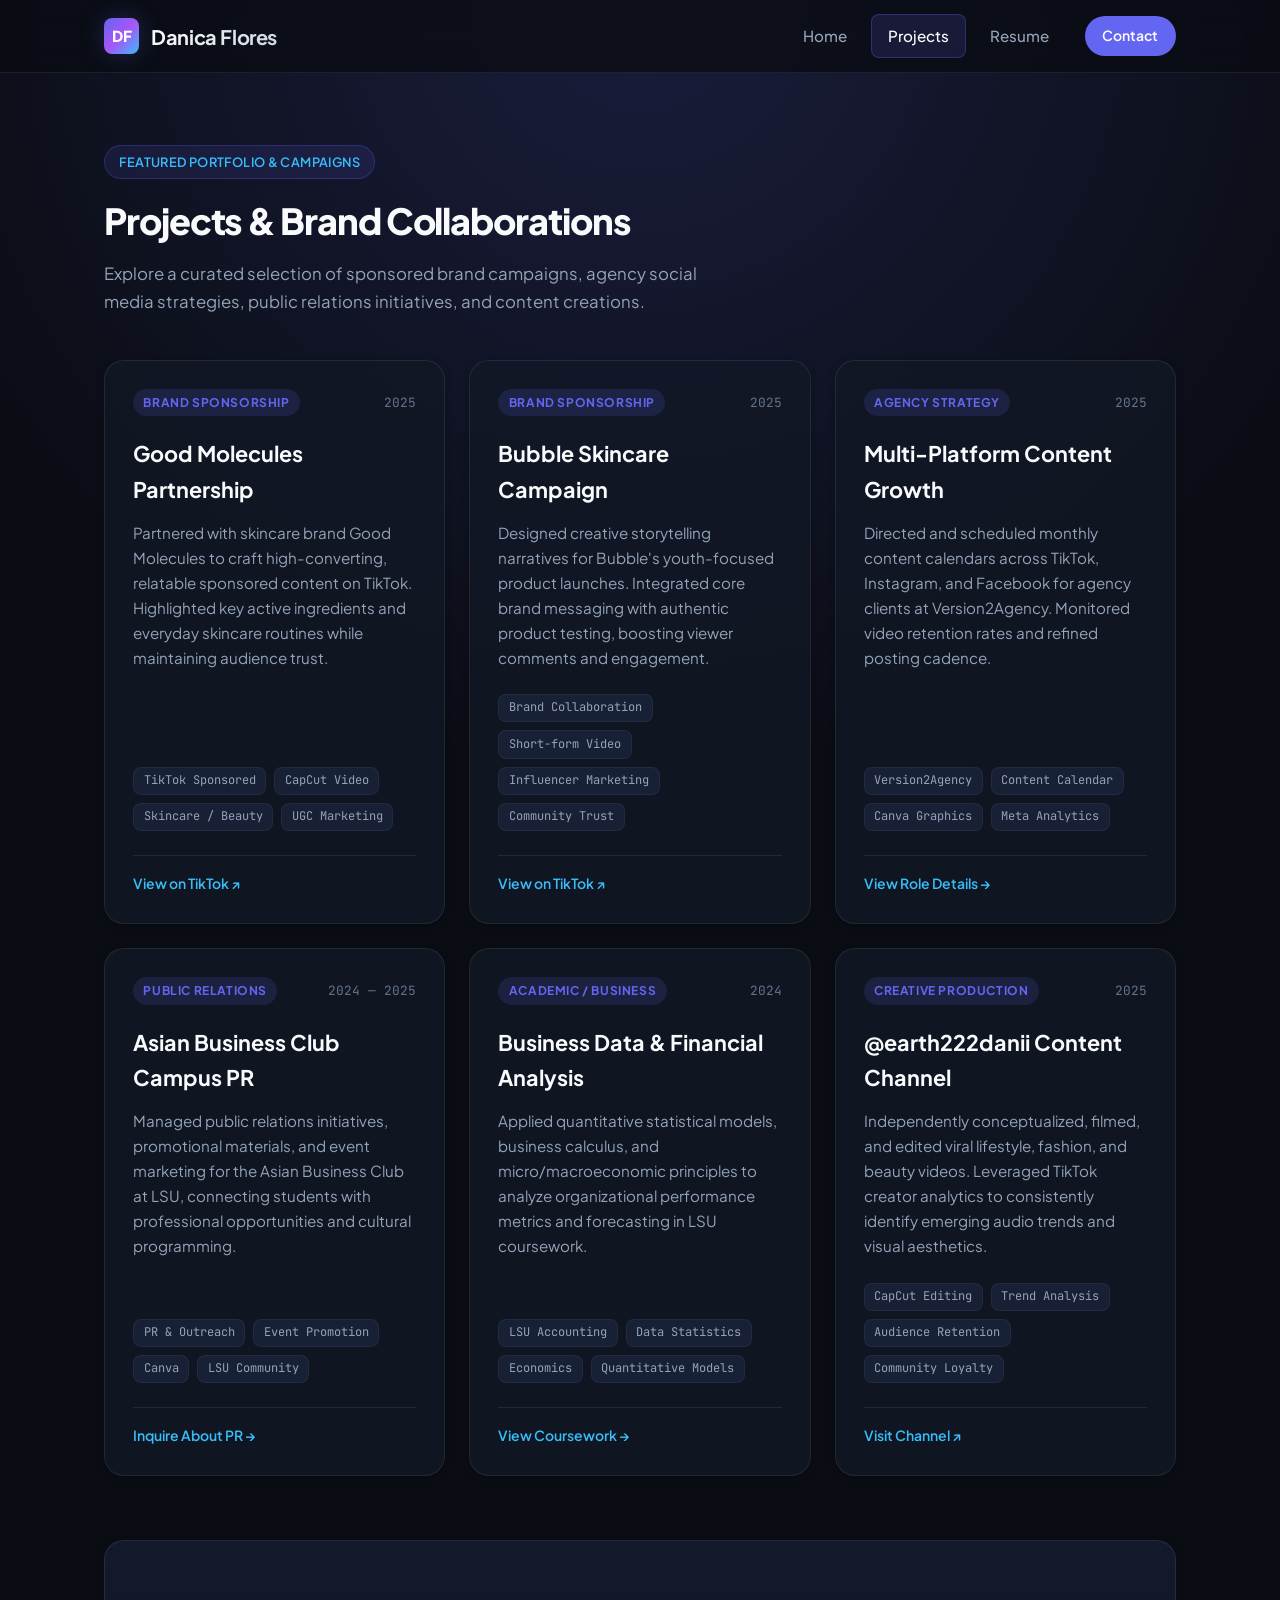
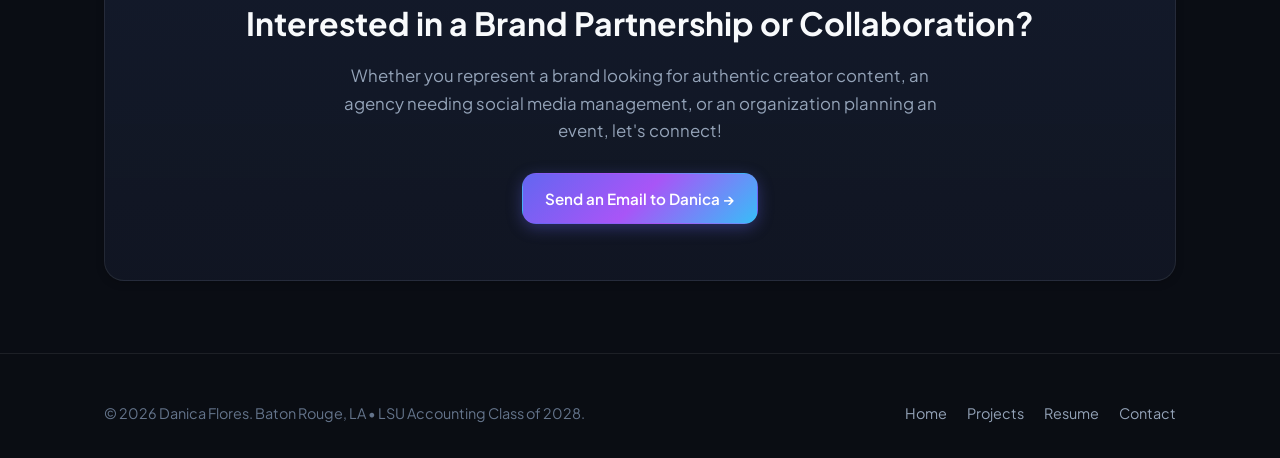
==== project.html @ a519a8e5 "Initnial website build" ====
<!DOCTYPE html>
<html lang="en">
<head>
  <meta charset="UTF-8">
  <meta name="viewport" content="width=device-width, initial-scale=1.0">
  <meta name="description" content="Projects, campaigns, and portfolio of Danica Flores - Social Media Strategy, Brand Sponsorships, and Content Creation.">
  <meta name="author" content="Danica Flores">
  <title>Projects & Campaigns | Danica Flores</title>
  
  <link rel="preconnect" href="https://fonts.googleapis.com">
  <link rel="preconnect" href="https://fonts.gstatic.com" crossorigin>
  <link href="https://fonts.googleapis.com/css2?family=JetBrains+Mono:wght@400;500&family=Plus+Jakarta+Sans:wght@300;400;500;600;700;800&display=swap" rel="stylesheet">
  <link rel="stylesheet" href="styles.css">
</head>
<body>
  <!-- Navigation Header -->
  <header class="site-header" id="header">
    <div class="container nav-container">
      <a href="index.html" class="brand-logo" id="brand-link" aria-label="Home">
        <span class="brand-badge">DF</span>
        <span class="brand-text">Danica Flores</span>
      </a>
      <nav class="nav-links" id="main-nav" aria-label="Main Navigation">
        <a href="index.html" class="nav-link" id="nav-home">Home</a>
        <a href="project.html" class="nav-link active" id="nav-projects">Projects</a>
        <a href="resume.html" class="nav-link" id="nav-resume">Resume</a>
        <a href="mailto:danicaflores1128@gmail.com" class="nav-cta" id="nav-contact">Contact</a>
      </nav>
    </div>
  </header>

  <!-- Main Content -->
  <main id="main-content">
    <section class="section" id="projects-showcase">
      <div class="container">
        <!-- Header -->
        <div class="section-header">
          <div class="pill-badge" style="margin-bottom: 0.75rem;">
            <span>Featured Portfolio & Campaigns</span>
          </div>
          <h1 class="section-title">Projects & Brand Collaborations</h1>
          <p class="section-desc">
            Explore a curated selection of sponsored brand campaigns, agency social media strategies, public relations initiatives, and content creations.
          </p>
        </div>

        <!-- Projects Grid -->
        <div class="grid grid-3" id="portfolio-grid">
          <!-- Project 1: Good Molecules -->
          <article class="card project-card" id="project-card-good-molecules">
            <div class="project-badge-bar">
              <span class="project-category">Brand Sponsorship</span>
              <span class="project-year">2025</span>
            </div>
            <h2 class="project-title">Good Molecules Partnership</h2>
            <p class="project-desc">
              Partnered with skincare brand Good Molecules to craft high-converting, relatable sponsored content on TikTok. Highlighted key active ingredients and everyday skincare routines while maintaining audience trust.
            </p>
            <div class="project-tags">
              <span class="tag">TikTok Sponsored</span>
              <span class="tag">CapCut Video</span>
              <span class="tag">Skincare / Beauty</span>
              <span class="tag">UGC Marketing</span>
            </div>
            <div class="project-links">
              <a href="https://tiktok.com/@earth222danii" target="_blank" rel="noopener noreferrer" class="project-link-item">View on TikTok &nearr;</a>
            </div>
          </article>

          <!-- Project 2: Bubble Skincare -->
          <article class="card project-card" id="project-card-bubble">
            <div class="project-badge-bar">
              <span class="project-category">Brand Sponsorship</span>
              <span class="project-year">2025</span>
            </div>
            <h2 class="project-title">Bubble Skincare Campaign</h2>
            <p class="project-desc">
              Designed creative storytelling narratives for Bubble's youth-focused product launches. Integrated core brand messaging with authentic product testing, boosting viewer comments and engagement.
            </p>
            <div class="project-tags">
              <span class="tag">Brand Collaboration</span>
              <span class="tag">Short-form Video</span>
              <span class="tag">Influencer Marketing</span>
              <span class="tag">Community Trust</span>
            </div>
            <div class="project-links">
              <a href="https://tiktok.com/@earth222danii" target="_blank" rel="noopener noreferrer" class="project-link-item">View on TikTok &nearr;</a>
            </div>
          </article>

          <!-- Project 3: Version2Agency -->
          <article class="card project-card" id="project-card-version2agency">
            <div class="project-badge-bar">
              <span class="project-category">Agency Strategy</span>
              <span class="project-year">2025</span>
            </div>
            <h2 class="project-title">Multi-Platform Content Growth</h2>
            <p class="project-desc">
              Directed and scheduled monthly content calendars across TikTok, Instagram, and Facebook for agency clients at Version2Agency. Monitored video retention rates and refined posting cadence.
            </p>
            <div class="project-tags">
              <span class="tag">Version2Agency</span>
              <span class="tag">Content Calendar</span>
              <span class="tag">Canva Graphics</span>
              <span class="tag">Meta Analytics</span>
            </div>
            <div class="project-links">
              <a href="resume.html" class="project-link-item">View Role Details &rarr;</a>
            </div>
          </article>

          <!-- Project 4: Asian Business Club PR -->
          <article class="card project-card" id="project-card-asian-biz-club">
            <div class="project-badge-bar">
              <span class="project-category">Public Relations</span>
              <span class="project-year">2024 &mdash; 2025</span>
            </div>
            <h2 class="project-title">Asian Business Club Campus PR</h2>
            <p class="project-desc">
              Managed public relations initiatives, promotional materials, and event marketing for the Asian Business Club at LSU, connecting students with professional opportunities and cultural programming.
            </p>
            <div class="project-tags">
              <span class="tag">PR & Outreach</span>
              <span class="tag">Event Promotion</span>
              <span class="tag">Canva</span>
              <span class="tag">LSU Community</span>
            </div>
            <div class="project-links">
              <a href="mailto:danicaflores1128@gmail.com" class="project-link-item">Inquire About PR &rarr;</a>
            </div>
          </article>

          <!-- Project 5: Information Systems & Data Statistics -->
          <article class="card project-card" id="project-card-data-stats">
            <div class="project-badge-bar">
              <span class="project-category">Academic / Business</span>
              <span class="project-year">2024</span>
            </div>
            <h2 class="project-title">Business Data & Financial Analysis</h2>
            <p class="project-desc">
              Applied quantitative statistical models, business calculus, and micro/macroeconomic principles to analyze organizational performance metrics and forecasting in LSU coursework.
            </p>
            <div class="project-tags">
              <span class="tag">LSU Accounting</span>
              <span class="tag">Data Statistics</span>
              <span class="tag">Economics</span>
              <span class="tag">Quantitative Models</span>
            </div>
            <div class="project-links">
              <a href="resume.html" class="project-link-item">View Coursework &rarr;</a>
            </div>
          </article>

          <!-- Project 6: TikTok Lifestyle Channel -->
          <article class="card project-card" id="project-card-tiktok-channel">
            <div class="project-badge-bar">
              <span class="project-category">Creative Production</span>
              <span class="project-year">2025</span>
            </div>
            <h2 class="project-title">@earth222danii Content Channel</h2>
            <p class="project-desc">
              Independently conceptualized, filmed, and edited viral lifestyle, fashion, and beauty videos. Leveraged TikTok creator analytics to consistently identify emerging audio trends and visual aesthetics.
            </p>
            <div class="project-tags">
              <span class="tag">CapCut Editing</span>
              <span class="tag">Trend Analysis</span>
              <span class="tag">Audience Retention</span>
              <span class="tag">Community Loyalty</span>
            </div>
            <div class="project-links">
              <a href="https://tiktok.com/@earth222danii" target="_blank" rel="noopener noreferrer" class="project-link-item">Visit Channel &nearr;</a>
            </div>
          </article>
        </div>

        <!-- Project CTA / Inquiry -->
        <div class="card" style="margin-top: 4rem; text-align: center; padding: 3.5rem 2rem; background: linear-gradient(180deg, rgba(24, 32, 53, 0.7) 0%, rgba(18, 24, 38, 0.8) 100%);">
          <h2 style="font-size: 2rem; font-weight: 700; margin-bottom: 0.75rem;">Interested in a Brand Partnership or Collaboration?</h2>
          <p style="color: var(--text-secondary); max-width: 600px; margin: 0 auto 1.75rem; font-size: 1.05rem;">
            Whether you represent a brand looking for authentic creator content, an agency needing social media management, or an organization planning an event, let's connect!
          </p>
          <a href="mailto:danicaflores1128@gmail.com?subject=Collaboration%20Inquiry%20-%20Danica%20Flores" class="btn btn-primary">
            Send an Email to Danica &rarr;
          </a>
        </div>
      </div>
    </section>
  </main>

  <!-- Footer -->
  <footer class="site-footer" id="footer">
    <div class="container footer-content">
      <p class="footer-text">&copy; 2026 Danica Flores. Baton Rouge, LA &bull; LSU Accounting Class of 2028.</p>
      <div class="footer-links">
        <a href="index.html">Home</a>
        <a href="project.html">Projects</a>
        <a href="resume.html">Resume</a>
        <a href="mailto:danicaflores1128@gmail.com">Contact</a>
      </div>
    </div>
  </footer>
</body>
</html>
---- styles.css ----
/* ==========================================================================
   Danica Flores - Personal Portfolio Stylesheet
   Modern, Sleek, Glassmorphic & Responsive Design System
   ========================================================================== */

@import url('https://fonts.googleapis.com/css2?family=Plus+Jakarta+Sans:wght@300;400;500;600;700;800&family=JetBrains+Mono:wght@400;500&display=swap');

/* --- CSS Variables & Design Tokens --- */
:root {
  --bg-primary: #0a0d14;
  --bg-secondary: #111625;
  --bg-tertiary: #182035;
  --card-bg: rgba(18, 24, 38, 0.75);
  --card-border: rgba(255, 255, 255, 0.08);
  --card-border-hover: rgba(99, 102, 241, 0.35);
  
  --text-main: #f8fafc;
  --text-secondary: #94a3b8;
  --text-muted: #64748b;
  
  --primary: #6366f1;
  --primary-hover: #4f46e5;
  --primary-light: rgba(99, 102, 241, 0.15);
  --secondary: #a855f7;
  --accent: #38bdf8;
  --accent-glow: rgba(56, 189, 248, 0.25);
  
  --gradient-brand: linear-gradient(135deg, #6366f1 0%, #a855f7 50%, #38bdf8 100%);
  --gradient-text: linear-gradient(135deg, #ffffff 30%, #94a3b8 100%);
  --gradient-glow: radial-gradient(circle at 50% 0%, rgba(99, 102, 241, 0.18) 0%, transparent 70%);
  
  --radius-sm: 8px;
  --radius-md: 14px;
  --radius-lg: 20px;
  --radius-full: 9999px;
  
  --shadow-sm: 0 2px 8px rgba(0, 0, 0, 0.2);
  --shadow-md: 0 8px 24px -4px rgba(0, 0, 0, 0.35);
  --shadow-lg: 0 16px 40px -8px rgba(0, 0, 0, 0.5);
  --shadow-glow: 0 0 25px rgba(99, 102, 241, 0.25);
  
  --font-main: 'Plus Jakarta Sans', -apple-system, BlinkMacSystemFont, 'Segoe UI', Roboto, sans-serif;
  --font-mono: 'JetBrains Mono', monospace;
  --transition: all 0.28s cubic-bezier(0.16, 1, 0.3, 1);
}

/* --- Base & Reset --- */
*, *::before, *::after {
  box-sizing: border-box;
  margin: 0;
  padding: 0;
}

html {
  scroll-behavior: smooth;
  font-size: 16px;
  color-scheme: dark;
}

body {
  font-family: var(--font-main);
  background-color: var(--bg-primary);
  color: var(--text-main);
  line-height: 1.65;
  background-image: var(--gradient-glow);
  background-attachment: fixed;
  min-height: 100vh;
  display: flex;
  flex-direction: column;
  -webkit-font-smoothing: antialiased;
  -moz-osx-font-smoothing: grayscale;
}

a {
  color: inherit;
  text-decoration: none;
  transition: var(--transition);
}

ul, ol {
  list-style: none;
}

img {
  max-width: 100%;
  display: block;
}

/* --- Layout Container --- */
.container {
  width: 100%;
  max-width: 1120px;
  margin: 0 auto;
  padding: 0 1.5rem;
}

/* --- Navigation Header --- */
.site-header {
  position: sticky;
  top: 0;
  z-index: 100;
  background: rgba(10, 13, 20, 0.82);
  backdrop-filter: blur(14px);
  -webkit-backdrop-filter: blur(14px);
  border-bottom: 1px solid var(--card-border);
  transition: var(--transition);
}

.nav-container {
  display: flex;
  justify-content: space-between;
  align-items: center;
  height: 4.5rem;
}

.brand-logo {
  display: flex;
  align-items: center;
  gap: 0.75rem;
  font-weight: 700;
  font-size: 1.25rem;
  letter-spacing: -0.02em;
}

.brand-badge {
  display: inline-flex;
  align-items: center;
  justify-content: center;
  width: 2.2rem;
  height: 2.2rem;
  border-radius: var(--radius-sm);
  background: var(--gradient-brand);
  color: #fff;
  font-weight: 800;
  font-size: 0.95rem;
  box-shadow: var(--shadow-glow);
}

.brand-text {
  background: linear-gradient(135deg, #fff 0%, #cbd5e1 100%);
  -webkit-background-clip: text;
  -webkit-text-fill-color: transparent;
}

.nav-links {
  display: flex;
  align-items: center;
  gap: 0.5rem;
}

.nav-link {
  padding: 0.55rem 1rem;
  border-radius: var(--radius-sm);
  font-weight: 500;
  font-size: 0.95rem;
  color: var(--text-secondary);
  position: relative;
  transition: var(--transition);
}

.nav-link:hover {
  color: var(--text-main);
  background: rgba(255, 255, 255, 0.05);
}

.nav-link.active {
  color: #fff;
  background: var(--primary-light);
  border: 1px solid rgba(99, 102, 241, 0.3);
}

.nav-cta {
  display: inline-flex;
  align-items: center;
  padding: 0.5rem 1.1rem;
  font-size: 0.875rem;
  font-weight: 600;
  border-radius: var(--radius-full);
  background: var(--primary);
  color: #fff;
  margin-left: 0.75rem;
  transition: var(--transition);
}

.nav-cta:hover {
  background: var(--primary-hover);
  transform: translateY(-1px);
  box-shadow: var(--shadow-glow);
}

/* --- Buttons & UI Elements --- */
.btn {
  display: inline-flex;
  align-items: center;
  justify-content: center;
  gap: 0.5rem;
  padding: 0.75rem 1.4rem;
  font-size: 0.95rem;
  font-weight: 600;
  border-radius: var(--radius-md);
  border: 1px solid transparent;
  cursor: pointer;
  transition: var(--transition);
  text-align: center;
}

.btn-primary {
  background: var(--gradient-brand);
  color: #ffffff;
  box-shadow: 0 4px 15px rgba(99, 102, 241, 0.35);
}

.btn-primary:hover {
  transform: translateY(-2px);
  box-shadow: 0 8px 25px rgba(99, 102, 241, 0.45);
}

.btn-secondary {
  background: var(--bg-tertiary);
  color: var(--text-main);
  border-color: var(--card-border);
}

.btn-secondary:hover {
  background: rgba(255, 255, 255, 0.1);
  border-color: rgba(255, 255, 255, 0.2);
  transform: translateY(-2px);
}

.btn-outline {
  background: transparent;
  color: var(--text-main);
  border-color: var(--card-border);
}

.btn-outline:hover {
  border-color: var(--primary);
  background: var(--primary-light);
  color: #fff;
}

.pill-badge {
  display: inline-flex;
  align-items: center;
  gap: 0.5rem;
  padding: 0.35rem 0.9rem;
  border-radius: var(--radius-full);
  font-size: 0.8rem;
  font-weight: 600;
  background: rgba(99, 102, 241, 0.12);
  border: 1px solid rgba(99, 102, 241, 0.25);
  color: var(--accent);
  letter-spacing: 0.03em;
  text-transform: uppercase;
}

.pill-indicator {
  width: 7px;
  height: 7px;
  border-radius: 50%;
  background-color: #10b981;
  box-shadow: 0 0 8px #10b981;
}

/* --- Section Formatting --- */
.section {
  padding: 4.5rem 0;
}

.section-header {
  margin-bottom: 2.75rem;
}

.section-eyebrow {
  font-size: 0.85rem;
  font-weight: 700;
  text-transform: uppercase;
  letter-spacing: 0.08em;
  color: var(--accent);
  margin-bottom: 0.5rem;
}

.section-title {
  font-size: 2.25rem;
  font-weight: 800;
  letter-spacing: -0.03em;
  color: var(--text-main);
}

.section-desc {
  margin-top: 0.6rem;
  color: var(--text-secondary);
  font-size: 1.05rem;
  max-width: 620px;
}

/* --- Hero Section --- */
.hero {
  padding: 5.5rem 0 3.5rem;
  display: flex;
  flex-direction: column;
  gap: 1.5rem;
}

.hero-content {
  max-width: 780px;
}

.hero-title {
  font-size: clamp(2.5rem, 5vw, 4rem);
  font-weight: 800;
  line-height: 1.15;
  letter-spacing: -0.035em;
  margin: 1.25rem 0 1rem;
}

.gradient-text {
  background: var(--gradient-brand);
  -webkit-background-clip: text;
  -webkit-text-fill-color: transparent;
}

.hero-subtitle {
  font-size: 1.25rem;
  color: var(--text-secondary);
  line-height: 1.6;
  max-width: 650px;
  margin-bottom: 2rem;
}

.hero-actions {
  display: flex;
  flex-wrap: wrap;
  gap: 1rem;
}

/* --- Grid Systems & Cards --- */
.grid {
  display: grid;
  gap: 1.5rem;
}

.grid-3 {
  grid-template-columns: repeat(auto-fit, minmax(320px, 1fr));
}

.grid-2 {
  grid-template-columns: repeat(auto-fit, minmax(360px, 1fr));
}

.card {
  background: var(--card-bg);
  border: 1px solid var(--card-border);
  border-radius: var(--radius-lg);
  padding: 1.75rem;
  box-shadow: var(--shadow-sm);
  transition: var(--transition);
  position: relative;
  overflow: hidden;
}

.card:hover {
  border-color: var(--card-border-hover);
  transform: translateY(-4px);
  box-shadow: var(--shadow-md);
}

/* --- Project Cards (project.html & index.html) --- */
.project-card {
  display: flex;
  flex-direction: column;
  height: 100%;
}

.project-badge-bar {
  display: flex;
  justify-content: space-between;
  align-items: center;
  margin-bottom: 1.25rem;
}

.project-category {
  font-size: 0.75rem;
  font-weight: 700;
  text-transform: uppercase;
  letter-spacing: 0.05em;
  color: var(--primary);
  background: var(--primary-light);
  padding: 0.25rem 0.65rem;
  border-radius: var(--radius-full);
}

.project-year {
  font-family: var(--font-mono);
  font-size: 0.8rem;
  color: var(--text-muted);
}

.project-title {
  font-size: 1.35rem;
  font-weight: 700;
  margin-bottom: 0.75rem;
  color: var(--text-main);
}

.project-desc {
  color: var(--text-secondary);
  font-size: 0.95rem;
  margin-bottom: 1.5rem;
  flex-grow: 1;
}

.project-tags {
  display: flex;
  flex-wrap: wrap;
  gap: 0.5rem;
  margin-bottom: 1.5rem;
}

.tag {
  font-family: var(--font-mono);
  font-size: 0.75rem;
  padding: 0.2rem 0.6rem;
  background: var(--bg-tertiary);
  border-radius: var(--radius-sm);
  color: var(--text-secondary);
  border: 1px solid rgba(255, 255, 255, 0.05);
}

.project-links {
  display: flex;
  align-items: center;
  gap: 1rem;
  padding-top: 1rem;
  border-top: 1px solid var(--card-border);
}

.project-link-item {
  font-size: 0.875rem;
  font-weight: 600;
  color: var(--accent);
  display: inline-flex;
  align-items: center;
  gap: 0.35rem;
}

.project-link-item:hover {
  text-decoration: underline;
  color: #fff;
}

/* --- Resume & Timeline Styles (resume.html) --- */
.timeline-section {
  position: relative;
  padding-left: 2rem;
  border-left: 2px solid rgba(99, 102, 241, 0.25);
  display: flex;
  flex-direction: column;
  gap: 2.25rem;
  margin-top: 1.5rem;
}

.timeline-item {
  position: relative;
}

.timeline-dot {
  position: absolute;
  left: -2.45rem;
  top: 0.3rem;
  width: 14px;
  height: 14px;
  border-radius: 50%;
  background: var(--bg-primary);
  border: 3px solid var(--primary);
  box-shadow: 0 0 10px rgba(99, 102, 241, 0.6);
}

.timeline-header {
  display: flex;
  justify-content: space-between;
  align-items: baseline;
  flex-wrap: wrap;
  gap: 0.5rem;
  margin-bottom: 0.35rem;
}

.timeline-role {
  font-size: 1.15rem;
  font-weight: 700;
  color: var(--text-main);
}

.timeline-period {
  font-family: var(--font-mono);
  font-size: 0.85rem;
  color: var(--accent);
  background: rgba(56, 189, 248, 0.1);
  padding: 0.15rem 0.55rem;
  border-radius: var(--radius-sm);
}

.timeline-company {
  font-size: 0.95rem;
  font-weight: 600;
  color: var(--text-secondary);
  margin-bottom: 0.75rem;
}

.timeline-bullets {
  list-style: disc;
  padding-left: 1.25rem;
  color: var(--text-secondary);
  font-size: 0.925rem;
  display: flex;
  flex-direction: column;
  gap: 0.4rem;
}

.skills-grid {
  display: grid;
  grid-template-columns: repeat(auto-fit, minmax(240px, 1fr));
  gap: 1.25rem;
}

.skill-category {
  background: var(--card-bg);
  border: 1px solid var(--card-border);
  border-radius: var(--radius-md);
  padding: 1.25rem;
}

.skill-category h4 {
  font-size: 1rem;
  font-weight: 700;
  color: var(--text-main);
  margin-bottom: 0.75rem;
  border-bottom: 1px solid var(--card-border);
  padding-bottom: 0.5rem;
}

/* --- Footer --- */
.site-footer {
  margin-top: auto;
  border-top: 1px solid var(--card-border);
  background: rgba(10, 13, 20, 0.95);
  padding: 3rem 0 2rem;
}

.footer-content {
  display: flex;
  justify-content: space-between;
  align-items: center;
  flex-wrap: wrap;
  gap: 1.5rem;
}

.footer-text {
  color: var(--text-muted);
  font-size: 0.9rem;
}

.footer-links {
  display: flex;
  gap: 1.25rem;
}

.footer-links a {
  color: var(--text-secondary);
  font-size: 0.9rem;
}

.footer-links a:hover {
  color: var(--accent);
}

/* --- Responsive Adjustments --- */
@media (max-width: 768px) {
  .nav-container {
    height: auto;
    padding: 1rem 0;
    flex-direction: column;
    gap: 0.75rem;
  }
  
  .nav-links {
    flex-wrap: wrap;
    justify-content: center;
  }
  
  .hero-title {
    font-size: 2.25rem;
  }
  
  .section-title {
    font-size: 1.85rem;
  }
  
  .footer-content {
    flex-direction: column;
    text-align: center;
  }
}
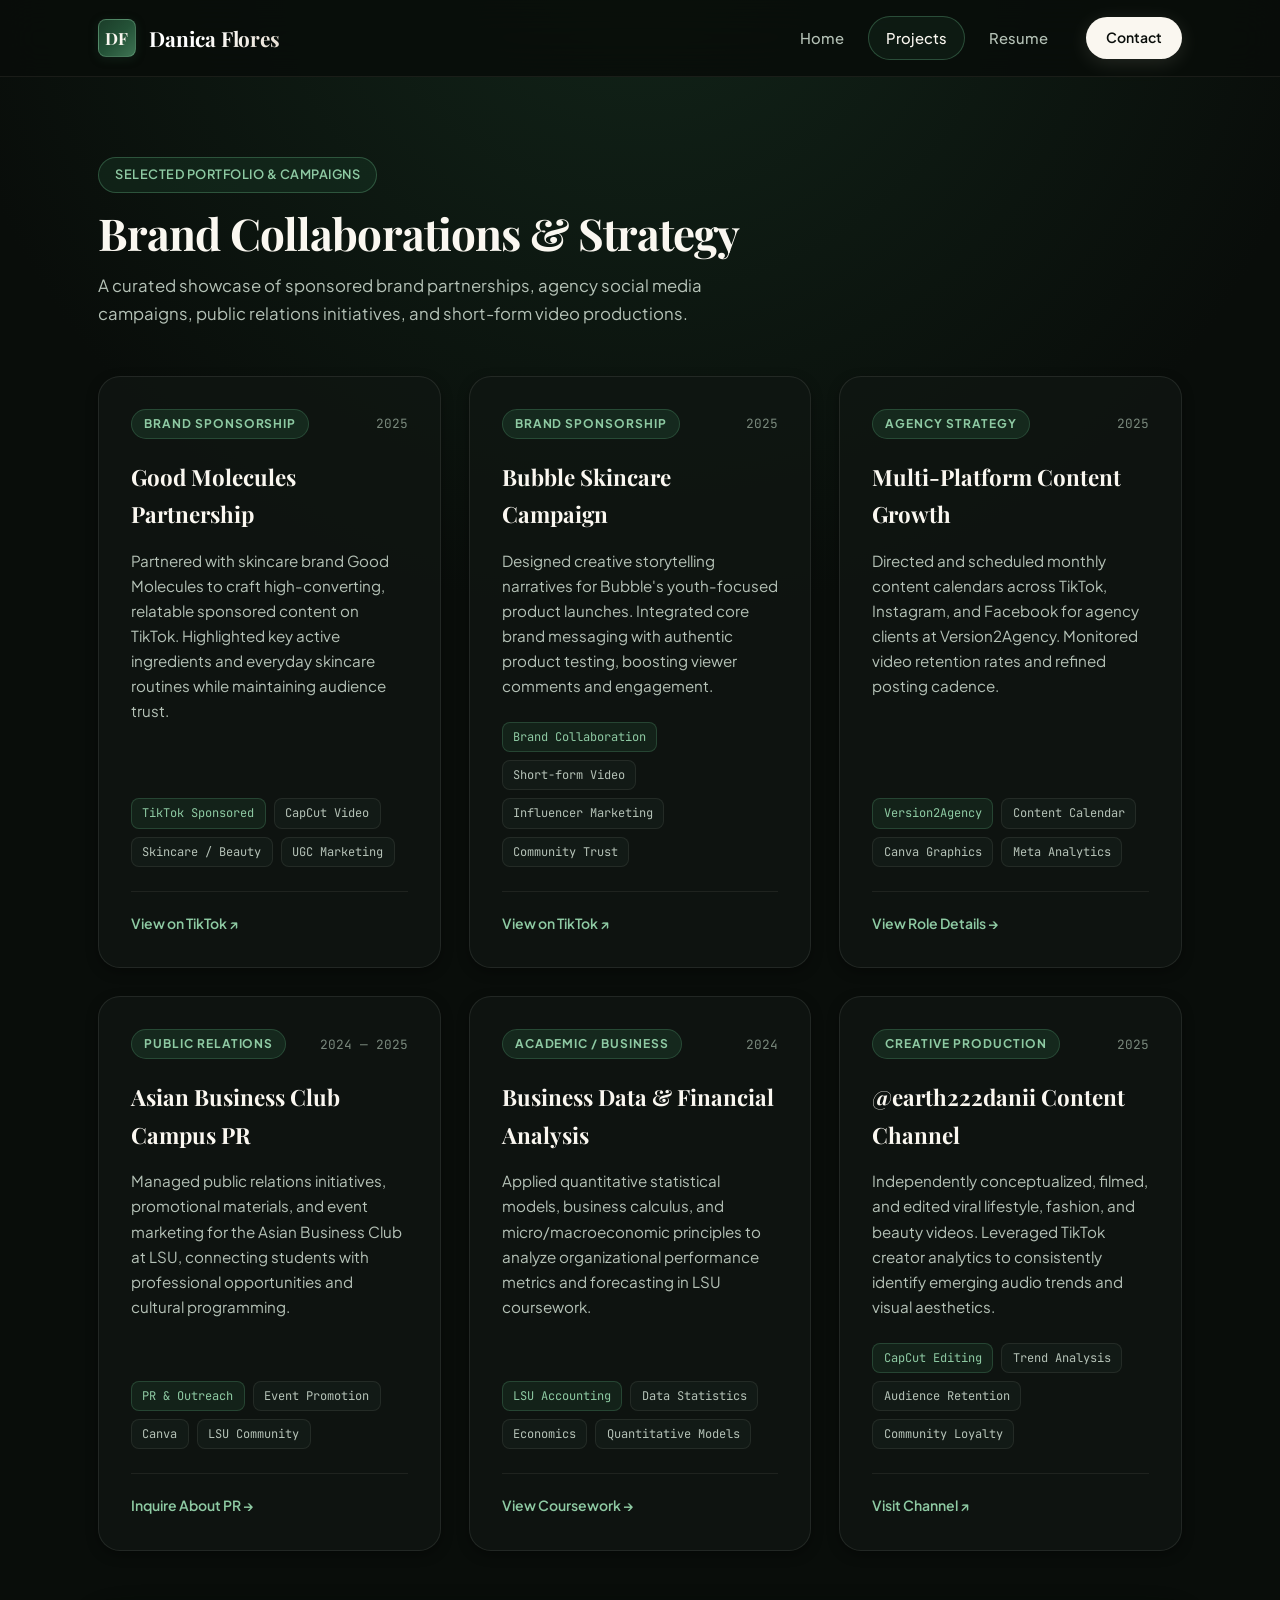
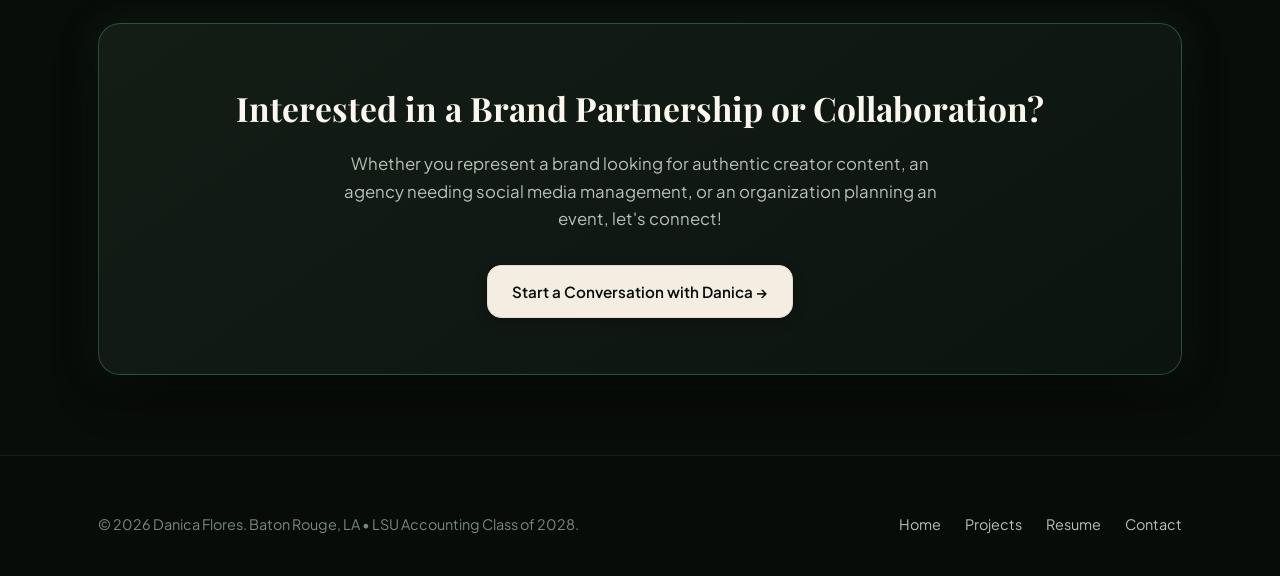
==== commit 2698d60a: "Update website content and styling" ====
--- a/project.html
+++ b/project.html
@@ -9,7 +9,7 @@
   
   <link rel="preconnect" href="https://fonts.googleapis.com">
   <link rel="preconnect" href="https://fonts.gstatic.com" crossorigin>
-  <link href="https://fonts.googleapis.com/css2?family=JetBrains+Mono:wght@400;500&family=Plus+Jakarta+Sans:wght@300;400;500;600;700;800&display=swap" rel="stylesheet">
+  <link href="https://fonts.googleapis.com/css2?family=Playfair+Display:ital,wght@0,500;0,600;0,700;1,400;1,600&family=Plus+Jakarta+Sans:wght@300;400;500;600;700;800&family=JetBrains+Mono:wght@400;500&display=swap" rel="stylesheet">
   <link rel="stylesheet" href="styles.css">
 </head>
 <body>
@@ -36,11 +36,11 @@
         <!-- Header -->
         <div class="section-header">
           <div class="pill-badge" style="margin-bottom: 0.75rem;">
-            <span>Featured Portfolio & Campaigns</span>
+            <span>Selected Portfolio & Campaigns</span>
           </div>
-          <h1 class="section-title">Projects & Brand Collaborations</h1>
+          <h1 class="section-title">Brand Collaborations & Strategy</h1>
           <p class="section-desc">
-            Explore a curated selection of sponsored brand campaigns, agency social media strategies, public relations initiatives, and content creations.
+            A curated showcase of sponsored brand partnerships, agency social media campaigns, public relations initiatives, and short-form video productions.
           </p>
         </div>
 
@@ -57,7 +57,7 @@
               Partnered with skincare brand Good Molecules to craft high-converting, relatable sponsored content on TikTok. Highlighted key active ingredients and everyday skincare routines while maintaining audience trust.
             </p>
             <div class="project-tags">
-              <span class="tag">TikTok Sponsored</span>
+              <span class="tag accent-tag">TikTok Sponsored</span>
               <span class="tag">CapCut Video</span>
               <span class="tag">Skincare / Beauty</span>
               <span class="tag">UGC Marketing</span>
@@ -78,7 +78,7 @@
               Designed creative storytelling narratives for Bubble's youth-focused product launches. Integrated core brand messaging with authentic product testing, boosting viewer comments and engagement.
             </p>
             <div class="project-tags">
-              <span class="tag">Brand Collaboration</span>
+              <span class="tag accent-tag">Brand Collaboration</span>
               <span class="tag">Short-form Video</span>
               <span class="tag">Influencer Marketing</span>
               <span class="tag">Community Trust</span>
@@ -99,7 +99,7 @@
               Directed and scheduled monthly content calendars across TikTok, Instagram, and Facebook for agency clients at Version2Agency. Monitored video retention rates and refined posting cadence.
             </p>
             <div class="project-tags">
-              <span class="tag">Version2Agency</span>
+              <span class="tag accent-tag">Version2Agency</span>
               <span class="tag">Content Calendar</span>
               <span class="tag">Canva Graphics</span>
               <span class="tag">Meta Analytics</span>
@@ -120,7 +120,7 @@
               Managed public relations initiatives, promotional materials, and event marketing for the Asian Business Club at LSU, connecting students with professional opportunities and cultural programming.
             </p>
             <div class="project-tags">
-              <span class="tag">PR & Outreach</span>
+              <span class="tag accent-tag">PR & Outreach</span>
               <span class="tag">Event Promotion</span>
               <span class="tag">Canva</span>
               <span class="tag">LSU Community</span>
@@ -141,7 +141,7 @@
               Applied quantitative statistical models, business calculus, and micro/macroeconomic principles to analyze organizational performance metrics and forecasting in LSU coursework.
             </p>
             <div class="project-tags">
-              <span class="tag">LSU Accounting</span>
+              <span class="tag accent-tag">LSU Accounting</span>
               <span class="tag">Data Statistics</span>
               <span class="tag">Economics</span>
               <span class="tag">Quantitative Models</span>
@@ -162,7 +162,7 @@
               Independently conceptualized, filmed, and edited viral lifestyle, fashion, and beauty videos. Leveraged TikTok creator analytics to consistently identify emerging audio trends and visual aesthetics.
             </p>
             <div class="project-tags">
-              <span class="tag">CapCut Editing</span>
+              <span class="tag accent-tag">CapCut Editing</span>
               <span class="tag">Trend Analysis</span>
               <span class="tag">Audience Retention</span>
               <span class="tag">Community Loyalty</span>
@@ -174,13 +174,13 @@
         </div>
 
         <!-- Project CTA / Inquiry -->
-        <div class="card" style="margin-top: 4rem; text-align: center; padding: 3.5rem 2rem; background: linear-gradient(180deg, rgba(24, 32, 53, 0.7) 0%, rgba(18, 24, 38, 0.8) 100%);">
-          <h2 style="font-size: 2rem; font-weight: 700; margin-bottom: 0.75rem;">Interested in a Brand Partnership or Collaboration?</h2>
-          <p style="color: var(--text-secondary); max-width: 600px; margin: 0 auto 1.75rem; font-size: 1.05rem;">
+        <div class="callout-card" style="margin-top: 4.5rem;">
+          <h2 class="callout-title">Interested in a Brand Partnership or Collaboration?</h2>
+          <p class="callout-desc">
             Whether you represent a brand looking for authentic creator content, an agency needing social media management, or an organization planning an event, let's connect!
           </p>
-          <a href="mailto:danicaflores1128@gmail.com?subject=Collaboration%20Inquiry%20-%20Danica%20Flores" class="btn btn-primary">
-            Send an Email to Danica &rarr;
+          <a href="mailto:danicaflores1128@gmail.com?subject=Collaboration%20Inquiry%20-%20Danica%20Flores" class="btn btn-cream">
+            Start a Conversation with Danica &rarr;
           </a>
         </div>
       </div>
--- a/styles.css
+++ b/styles.css
@@ -1,44 +1,69 @@
 /* ==========================================================================
    Danica Flores - Personal Portfolio Stylesheet
-   Modern, Sleek, Glassmorphic & Responsive Design System
+   Modern, Editorial, Glassmorphic Design System
+   Palette: Forest Green, Obsidian Black, Pure White & Warm Cream/Neutral
    ========================================================================== */
 
-@import url('https://fonts.googleapis.com/css2?family=Plus+Jakarta+Sans:wght@300;400;500;600;700;800&family=JetBrains+Mono:wght@400;500&display=swap');
+@import url('https://fonts.googleapis.com/css2?family=Playfair+Display:ital,wght@0,500;0,600;0,700;1,400;1,600&family=Plus+Jakarta+Sans:wght@300;400;500;600;700;800&family=JetBrains+Mono:wght@400;500&display=swap');
 
 /* --- CSS Variables & Design Tokens --- */
 :root {
-  --bg-primary: #0a0d14;
-  --bg-secondary: #111625;
-  --bg-tertiary: #182035;
-  --card-bg: rgba(18, 24, 38, 0.75);
-  --card-border: rgba(255, 255, 255, 0.08);
-  --card-border-hover: rgba(99, 102, 241, 0.35);
-  
-  --text-main: #f8fafc;
-  --text-secondary: #94a3b8;
-  --text-muted: #64748b;
-  
-  --primary: #6366f1;
-  --primary-hover: #4f46e5;
-  --primary-light: rgba(99, 102, 241, 0.15);
-  --secondary: #a855f7;
-  --accent: #38bdf8;
-  --accent-glow: rgba(56, 189, 248, 0.25);
-  
-  --gradient-brand: linear-gradient(135deg, #6366f1 0%, #a855f7 50%, #38bdf8 100%);
-  --gradient-text: linear-gradient(135deg, #ffffff 30%, #94a3b8 100%);
-  --gradient-glow: radial-gradient(circle at 50% 0%, rgba(99, 102, 241, 0.18) 0%, transparent 70%);
-  
+  /* Dark / Obsidian Base */
+  --bg-black: #090d0a;
+  --bg-surface: #0f1511;
+  --bg-surface-elevated: #151e18;
+  --card-bg: rgba(16, 23, 18, 0.78);
+  
+  /* Forest & Emerald Green Spectrum */
+  --green-deep: #0e2015;
+  --green-forest: #1b3d29;
+  --green-emerald: #245237;
+  --green-sage: #3e7353;
+  --green-mint: #62b080;
+  --green-light: #8ecaa3;
+  --green-glow: rgba(98, 176, 128, 0.22);
+  --green-subtle: rgba(36, 82, 55, 0.2);
+  
+  /* Cream & Warm Neutral Spectrum */
+  --cream-100: #faf7f0;
+  --cream-200: #f3ede2;
+  --cream-300: #e5dccf;
+  --cream-400: #cfc4b3;
+  --cream-card: rgba(243, 237, 226, 0.05);
+  --cream-border: rgba(243, 237, 226, 0.12);
+  --cream-border-subtle: rgba(243, 237, 226, 0.07);
+  
+  /* Text & White Hierarchy */
+  --text-white: #ffffff;
+  --text-cream: #f4efe6;
+  --text-secondary: #b5c2b7;
+  --text-muted: #79887c;
+  
+  /* Borders & Shadows */
+  --card-border: rgba(243, 237, 226, 0.09);
+  --card-border-hover: rgba(98, 176, 128, 0.45);
+  
+  --shadow-sm: 0 4px 12px rgba(0, 0, 0, 0.35);
+  --shadow-md: 0 10px 28px -6px rgba(0, 0, 0, 0.55);
+  --shadow-lg: 0 20px 48px -10px rgba(0, 0, 0, 0.7);
+  --shadow-glow: 0 0 30px rgba(98, 176, 128, 0.22);
+  --shadow-cream: 0 4px 20px rgba(243, 237, 226, 0.12);
+  
+  /* Gradients */
+  --gradient-forest: linear-gradient(135deg, #1b3d29 0%, #245237 50%, #3e7353 100%);
+  --gradient-text: linear-gradient(135deg, #ffffff 20%, #f3ede2 60%, #8ecaa3 100%);
+  --gradient-text-gold: linear-gradient(135deg, #ffffff 40%, #e5dccf 100%);
+  --gradient-glow: radial-gradient(circle at 50% -10%, rgba(27, 61, 41, 0.5) 0%, rgba(9, 13, 10, 0.8) 60%, #090d0a 100%);
+  --gradient-card-elevated: linear-gradient(145deg, rgba(21, 30, 24, 0.85) 0%, rgba(13, 19, 15, 0.9) 100%);
+  
+  /* Radii */
   --radius-sm: 8px;
   --radius-md: 14px;
-  --radius-lg: 20px;
+  --radius-lg: 22px;
   --radius-full: 9999px;
   
-  --shadow-sm: 0 2px 8px rgba(0, 0, 0, 0.2);
-  --shadow-md: 0 8px 24px -4px rgba(0, 0, 0, 0.35);
-  --shadow-lg: 0 16px 40px -8px rgba(0, 0, 0, 0.5);
-  --shadow-glow: 0 0 25px rgba(99, 102, 241, 0.25);
-  
+  /* Fonts */
+  --font-serif: 'Playfair Display', Georgia, serif;
   --font-main: 'Plus Jakarta Sans', -apple-system, BlinkMacSystemFont, 'Segoe UI', Roboto, sans-serif;
   --font-mono: 'JetBrains Mono', monospace;
   --transition: all 0.28s cubic-bezier(0.16, 1, 0.3, 1);
@@ -59,9 +84,9 @@
 
 body {
   font-family: var(--font-main);
-  background-color: var(--bg-primary);
-  color: var(--text-main);
-  line-height: 1.65;
+  background-color: var(--bg-black);
+  color: var(--text-cream);
+  line-height: 1.68;
   background-image: var(--gradient-glow);
   background-attachment: fixed;
   min-height: 100vh;
@@ -89,9 +114,9 @@
 /* --- Layout Container --- */
 .container {
   width: 100%;
-  max-width: 1120px;
+  max-width: 1140px;
   margin: 0 auto;
-  padding: 0 1.5rem;
+  padding: 0 1.75rem;
 }
 
 /* --- Navigation Header --- */
@@ -99,10 +124,10 @@
   position: sticky;
   top: 0;
   z-index: 100;
-  background: rgba(10, 13, 20, 0.82);
-  backdrop-filter: blur(14px);
-  -webkit-backdrop-filter: blur(14px);
-  border-bottom: 1px solid var(--card-border);
+  background: rgba(9, 13, 10, 0.88);
+  backdrop-filter: blur(18px);
+  -webkit-backdrop-filter: blur(18px);
+  border-bottom: 1px solid var(--cream-border-subtle);
   transition: var(--transition);
 }
 
@@ -110,34 +135,39 @@
   display: flex;
   justify-content: space-between;
   align-items: center;
-  height: 4.5rem;
+  height: 4.75rem;
 }
 
 .brand-logo {
   display: flex;
   align-items: center;
-  gap: 0.75rem;
+  gap: 0.85rem;
   font-weight: 700;
   font-size: 1.25rem;
-  letter-spacing: -0.02em;
+  letter-spacing: -0.01em;
 }
 
 .brand-badge {
   display: inline-flex;
   align-items: center;
   justify-content: center;
-  width: 2.2rem;
-  height: 2.2rem;
+  width: 2.35rem;
+  height: 2.35rem;
   border-radius: var(--radius-sm);
-  background: var(--gradient-brand);
-  color: #fff;
-  font-weight: 800;
-  font-size: 0.95rem;
-  box-shadow: var(--shadow-glow);
+  background: var(--gradient-forest);
+  border: 1px solid rgba(142, 202, 163, 0.35);
+  color: var(--cream-100);
+  font-family: var(--font-serif);
+  font-weight: 700;
+  font-size: 1.05rem;
+  box-shadow: 0 2px 10px rgba(27, 61, 41, 0.4);
 }
 
 .brand-text {
-  background: linear-gradient(135deg, #fff 0%, #cbd5e1 100%);
+  font-family: var(--font-serif);
+  font-size: 1.3rem;
+  letter-spacing: -0.01em;
+  background: linear-gradient(135deg, #ffffff 40%, #e5dccf 100%);
   -webkit-background-clip: text;
   -webkit-text-fill-color: transparent;
 }
@@ -145,47 +175,48 @@
 .nav-links {
   display: flex;
   align-items: center;
-  gap: 0.5rem;
+  gap: 0.4rem;
 }
 
 .nav-link {
-  padding: 0.55rem 1rem;
-  border-radius: var(--radius-sm);
+  padding: 0.55rem 1.05rem;
+  border-radius: var(--radius-full);
   font-weight: 500;
-  font-size: 0.95rem;
+  font-size: 0.925rem;
   color: var(--text-secondary);
-  position: relative;
+  border: 1px solid transparent;
   transition: var(--transition);
 }
 
 .nav-link:hover {
-  color: var(--text-main);
-  background: rgba(255, 255, 255, 0.05);
+  color: var(--cream-100);
+  background: rgba(243, 237, 226, 0.05);
 }
 
 .nav-link.active {
-  color: #fff;
-  background: var(--primary-light);
-  border: 1px solid rgba(99, 102, 241, 0.3);
+  color: var(--cream-100);
+  background: var(--green-subtle);
+  border-color: rgba(98, 176, 128, 0.35);
 }
 
 .nav-cta {
   display: inline-flex;
   align-items: center;
-  padding: 0.5rem 1.1rem;
+  padding: 0.55rem 1.25rem;
   font-size: 0.875rem;
   font-weight: 600;
   border-radius: var(--radius-full);
-  background: var(--primary);
-  color: #fff;
-  margin-left: 0.75rem;
+  background: var(--cream-100);
+  color: var(--bg-black);
+  margin-left: 0.85rem;
+  box-shadow: var(--shadow-cream);
   transition: var(--transition);
 }
 
 .nav-cta:hover {
-  background: var(--primary-hover);
+  background: #ffffff;
   transform: translateY(-1px);
-  box-shadow: var(--shadow-glow);
+  box-shadow: 0 6px 20px rgba(243, 237, 226, 0.25);
 }
 
 /* --- Buttons & UI Elements --- */
@@ -193,8 +224,8 @@
   display: inline-flex;
   align-items: center;
   justify-content: center;
-  gap: 0.5rem;
-  padding: 0.75rem 1.4rem;
+  gap: 0.55rem;
+  padding: 0.8rem 1.5rem;
   font-size: 0.95rem;
   font-weight: 600;
   border-radius: var(--radius-md);
@@ -204,53 +235,76 @@
   text-align: center;
 }
 
+/* Forest Green Primary Button */
 .btn-primary {
-  background: var(--gradient-brand);
+  background: var(--gradient-forest);
+  color: var(--cream-100);
+  border: 1px solid rgba(142, 202, 163, 0.35);
+  box-shadow: 0 4px 16px rgba(27, 61, 41, 0.4);
+}
+
+.btn-primary:hover {
+  background: linear-gradient(135deg, #245237 0%, #3e7353 100%);
+  transform: translateY(-2px);
+  border-color: var(--green-mint);
+  box-shadow: var(--shadow-glow);
   color: #ffffff;
-  box-shadow: 0 4px 15px rgba(99, 102, 241, 0.35);
-}
-
-.btn-primary:hover {
+}
+
+/* Cream Luxury Secondary Button */
+.btn-cream {
+  background: var(--cream-200);
+  color: var(--bg-black);
+  border: 1px solid var(--cream-300);
+  box-shadow: 0 4px 14px rgba(0, 0, 0, 0.2);
+}
+
+.btn-cream:hover {
+  background: #ffffff;
   transform: translateY(-2px);
-  box-shadow: 0 8px 25px rgba(99, 102, 241, 0.45);
-}
-
+  box-shadow: 0 8px 24px rgba(243, 237, 226, 0.25);
+}
+
+/* Muted Dark Secondary Button */
 .btn-secondary {
-  background: var(--bg-tertiary);
-  color: var(--text-main);
-  border-color: var(--card-border);
+  background: var(--bg-surface-elevated);
+  color: var(--cream-200);
+  border: 1px solid var(--cream-border);
 }
 
 .btn-secondary:hover {
-  background: rgba(255, 255, 255, 0.1);
-  border-color: rgba(255, 255, 255, 0.2);
+  background: rgba(243, 237, 226, 0.08);
+  border-color: rgba(243, 237, 226, 0.25);
+  color: #ffffff;
   transform: translateY(-2px);
 }
 
+/* Outline Button */
 .btn-outline {
   background: transparent;
-  color: var(--text-main);
-  border-color: var(--card-border);
+  color: var(--cream-200);
+  border: 1px solid var(--cream-border);
 }
 
 .btn-outline:hover {
-  border-color: var(--primary);
-  background: var(--primary-light);
-  color: #fff;
-}
-
+  border-color: var(--green-light);
+  background: var(--green-subtle);
+  color: #ffffff;
+}
+
+/* Pill Badges */
 .pill-badge {
   display: inline-flex;
   align-items: center;
-  gap: 0.5rem;
-  padding: 0.35rem 0.9rem;
+  gap: 0.55rem;
+  padding: 0.4rem 1rem;
   border-radius: var(--radius-full);
   font-size: 0.8rem;
   font-weight: 600;
-  background: rgba(99, 102, 241, 0.12);
-  border: 1px solid rgba(99, 102, 241, 0.25);
-  color: var(--accent);
-  letter-spacing: 0.03em;
+  background: rgba(27, 61, 41, 0.4);
+  border: 1px solid rgba(98, 176, 128, 0.35);
+  color: var(--green-light);
+  letter-spacing: 0.04em;
   text-transform: uppercase;
 }
 
@@ -258,86 +312,136 @@
   width: 7px;
   height: 7px;
   border-radius: 50%;
-  background-color: #10b981;
-  box-shadow: 0 0 8px #10b981;
+  background-color: var(--green-mint);
+  box-shadow: 0 0 10px var(--green-mint);
 }
 
 /* --- Section Formatting --- */
 .section {
-  padding: 4.5rem 0;
+  padding: 5rem 0;
 }
 
 .section-header {
-  margin-bottom: 2.75rem;
+  margin-bottom: 3rem;
 }
 
 .section-eyebrow {
-  font-size: 0.85rem;
-  font-weight: 700;
+  font-size: 0.825rem;
+  font-weight: 700;
+  text-transform: uppercase;
+  letter-spacing: 0.1em;
+  color: var(--green-light);
+  margin-bottom: 0.6rem;
+}
+
+.section-title {
+  font-family: var(--font-serif);
+  font-size: clamp(2rem, 3.5vw, 2.75rem);
+  font-weight: 700;
+  letter-spacing: -0.02em;
+  color: var(--cream-100);
+  line-height: 1.25;
+}
+
+.section-desc {
+  margin-top: 0.75rem;
+  color: var(--text-secondary);
+  font-size: 1.05rem;
+  max-width: 640px;
+  line-height: 1.65;
+}
+
+/* --- Hero Section --- */
+.hero {
+  padding: 6rem 0 4rem;
+  display: flex;
+  flex-direction: column;
+}
+
+.hero-content {
+  max-width: 820px;
+}
+
+.hero-title {
+  font-family: var(--font-serif);
+  font-size: clamp(2.6rem, 5.5vw, 4.25rem);
+  font-weight: 700;
+  line-height: 1.15;
+  letter-spacing: -0.025em;
+  margin: 1.5rem 0 1.25rem;
+  color: var(--cream-100);
+}
+
+.hero-title em {
+  font-style: italic;
+  font-weight: 400;
+  color: var(--cream-300);
+}
+
+.gradient-text {
+  background: linear-gradient(135deg, #ffffff 20%, #f3ede2 50%, #8ecaa3 100%);
+  -webkit-background-clip: text;
+  -webkit-text-fill-color: transparent;
+}
+
+.hero-subtitle {
+  font-size: 1.2rem;
+  color: var(--text-secondary);
+  line-height: 1.7;
+  max-width: 680px;
+  margin-bottom: 2.25rem;
+}
+
+.hero-subtitle a {
+  color: var(--green-light);
+  text-decoration: underline;
+  text-underline-offset: 3px;
+}
+
+.hero-actions {
+  display: flex;
+  flex-wrap: wrap;
+  gap: 1rem;
+}
+
+/* --- Stats Bar Banner --- */
+.stats-card {
+  background: var(--gradient-card-elevated);
+  border: 1px solid var(--cream-border);
+  border-radius: var(--radius-lg);
+  padding: 2rem;
+  box-shadow: var(--shadow-md);
+}
+
+.stat-number {
+  font-family: var(--font-serif);
+  font-size: 2.2rem;
+  font-weight: 700;
+  color: var(--cream-100);
+  line-height: 1.1;
+}
+
+.stat-number.green {
+  color: var(--green-light);
+}
+
+.stat-number.cream {
+  color: var(--cream-200);
+}
+
+.stat-label {
+  font-size: 0.8rem;
+  color: var(--text-muted);
   text-transform: uppercase;
   letter-spacing: 0.08em;
-  color: var(--accent);
-  margin-bottom: 0.5rem;
-}
-
-.section-title {
-  font-size: 2.25rem;
-  font-weight: 800;
-  letter-spacing: -0.03em;
-  color: var(--text-main);
-}
-
-.section-desc {
-  margin-top: 0.6rem;
-  color: var(--text-secondary);
-  font-size: 1.05rem;
-  max-width: 620px;
-}
-
-/* --- Hero Section --- */
-.hero {
-  padding: 5.5rem 0 3.5rem;
-  display: flex;
-  flex-direction: column;
-  gap: 1.5rem;
-}
-
-.hero-content {
-  max-width: 780px;
-}
-
-.hero-title {
-  font-size: clamp(2.5rem, 5vw, 4rem);
-  font-weight: 800;
-  line-height: 1.15;
-  letter-spacing: -0.035em;
-  margin: 1.25rem 0 1rem;
-}
-
-.gradient-text {
-  background: var(--gradient-brand);
-  -webkit-background-clip: text;
-  -webkit-text-fill-color: transparent;
-}
-
-.hero-subtitle {
-  font-size: 1.25rem;
-  color: var(--text-secondary);
-  line-height: 1.6;
-  max-width: 650px;
-  margin-bottom: 2rem;
-}
-
-.hero-actions {
-  display: flex;
-  flex-wrap: wrap;
-  gap: 1rem;
-}
-
-/* --- Grid Systems & Cards --- */
+  font-weight: 600;
+  margin-top: 0.35rem;
+}
+
+/* --- Cards & Grid System --- */
 .grid {
   display: grid;
-  gap: 1.5rem;
+  gap: 1.75rem;
 }
 
 .grid-3 {
@@ -352,7 +456,7 @@
   background: var(--card-bg);
   border: 1px solid var(--card-border);
   border-radius: var(--radius-lg);
-  padding: 1.75rem;
+  padding: 2rem;
   box-shadow: var(--shadow-sm);
   transition: var(--transition);
   position: relative;
@@ -362,7 +466,13 @@
 .card:hover {
   border-color: var(--card-border-hover);
   transform: translateY(-4px);
-  box-shadow: var(--shadow-md);
+  box-shadow: var(--shadow-md), 0 0 24px rgba(98, 176, 128, 0.12);
+}
+
+/* Feature/Highlight Card */
+.feature-card {
+  display: flex;
+  flex-direction: column;
 }
 
 /* --- Project Cards (project.html & index.html) --- */
@@ -383,10 +493,11 @@
   font-size: 0.75rem;
   font-weight: 700;
   text-transform: uppercase;
-  letter-spacing: 0.05em;
-  color: var(--primary);
-  background: var(--primary-light);
-  padding: 0.25rem 0.65rem;
+  letter-spacing: 0.08em;
+  color: var(--green-light);
+  background: rgba(36, 82, 55, 0.35);
+  border: 1px solid rgba(98, 176, 128, 0.25);
+  padding: 0.25rem 0.75rem;
   border-radius: var(--radius-full);
 }
 
@@ -397,15 +508,17 @@
 }
 
 .project-title {
-  font-size: 1.35rem;
-  font-weight: 700;
-  margin-bottom: 0.75rem;
-  color: var(--text-main);
+  font-family: var(--font-serif);
+  font-size: 1.4rem;
+  font-weight: 700;
+  margin-bottom: 0.85rem;
+  color: var(--cream-100);
 }
 
 .project-desc {
   color: var(--text-secondary);
   font-size: 0.95rem;
+  line-height: 1.65;
   margin-bottom: 1.5rem;
   flex-grow: 1;
 }
@@ -420,43 +533,77 @@
 .tag {
   font-family: var(--font-mono);
   font-size: 0.75rem;
-  padding: 0.2rem 0.6rem;
-  background: var(--bg-tertiary);
+  padding: 0.25rem 0.65rem;
+  background: rgba(21, 30, 24, 0.75);
   border-radius: var(--radius-sm);
   color: var(--text-secondary);
-  border: 1px solid rgba(255, 255, 255, 0.05);
+  border: 1px solid rgba(243, 237, 226, 0.08);
+}
+
+.tag.accent-tag {
+  background: rgba(36, 82, 55, 0.25);
+  color: var(--green-light);
+  border-color: rgba(98, 176, 128, 0.25);
 }
 
 .project-links {
   display: flex;
   align-items: center;
-  gap: 1rem;
-  padding-top: 1rem;
-  border-top: 1px solid var(--card-border);
+  gap: 1.25rem;
+  padding-top: 1.25rem;
+  border-top: 1px solid var(--cream-border-subtle);
 }
 
 .project-link-item {
   font-size: 0.875rem;
   font-weight: 600;
-  color: var(--accent);
+  color: var(--green-light);
   display: inline-flex;
   align-items: center;
   gap: 0.35rem;
 }
 
 .project-link-item:hover {
+  color: var(--cream-100);
   text-decoration: underline;
-  color: #fff;
+  text-underline-offset: 3px;
+}
+
+/* --- Callout Card (Cream / Forest Contrast) --- */
+.callout-card {
+  background: linear-gradient(145deg, #131d16 0%, #0c140f 100%);
+  border: 1px solid rgba(98, 176, 128, 0.35);
+  border-radius: var(--radius-lg);
+  padding: 3.5rem 2.5rem;
+  text-align: center;
+  box-shadow: var(--shadow-lg), 0 0 35px rgba(27, 61, 41, 0.35);
+  position: relative;
+}
+
+.callout-title {
+  font-family: var(--font-serif);
+  font-size: 2.1rem;
+  font-weight: 700;
+  color: var(--cream-100);
+  margin-bottom: 0.85rem;
+}
+
+.callout-desc {
+  color: var(--text-secondary);
+  max-width: 620px;
+  margin: 0 auto 2rem;
+  font-size: 1.05rem;
+  line-height: 1.65;
 }
 
 /* --- Resume & Timeline Styles (resume.html) --- */
 .timeline-section {
   position: relative;
-  padding-left: 2rem;
-  border-left: 2px solid rgba(99, 102, 241, 0.25);
+  padding-left: 2.25rem;
+  border-left: 2px solid rgba(98, 176, 128, 0.3);
   display: flex;
   flex-direction: column;
-  gap: 2.25rem;
+  gap: 2.5rem;
   margin-top: 1.5rem;
 }
 
@@ -466,14 +613,14 @@
 
 .timeline-dot {
   position: absolute;
-  left: -2.45rem;
-  top: 0.3rem;
+  left: -2.75rem;
+  top: 0.35rem;
   width: 14px;
   height: 14px;
   border-radius: 50%;
-  background: var(--bg-primary);
-  border: 3px solid var(--primary);
-  box-shadow: 0 0 10px rgba(99, 102, 241, 0.6);
+  background: var(--bg-black);
+  border: 3px solid var(--green-mint);
+  box-shadow: 0 0 12px rgba(98, 176, 128, 0.7);
 }
 
 .timeline-header {
@@ -486,35 +633,42 @@
 }
 
 .timeline-role {
-  font-size: 1.15rem;
-  font-weight: 700;
-  color: var(--text-main);
+  font-family: var(--font-serif);
+  font-size: 1.25rem;
+  font-weight: 700;
+  color: var(--cream-100);
 }
 
 .timeline-period {
   font-family: var(--font-mono);
-  font-size: 0.85rem;
-  color: var(--accent);
-  background: rgba(56, 189, 248, 0.1);
-  padding: 0.15rem 0.55rem;
+  font-size: 0.825rem;
+  color: var(--green-light);
+  background: rgba(36, 82, 55, 0.25);
+  border: 1px solid rgba(98, 176, 128, 0.2);
+  padding: 0.2rem 0.6rem;
   border-radius: var(--radius-sm);
 }
 
 .timeline-company {
   font-size: 0.95rem;
   font-weight: 600;
-  color: var(--text-secondary);
-  margin-bottom: 0.75rem;
+  color: var(--cream-300);
+  margin-bottom: 0.85rem;
 }
 
 .timeline-bullets {
   list-style: disc;
   padding-left: 1.25rem;
   color: var(--text-secondary);
-  font-size: 0.925rem;
+  font-size: 0.935rem;
   display: flex;
   flex-direction: column;
-  gap: 0.4rem;
+  gap: 0.5rem;
+  line-height: 1.6;
+}
+
+.timeline-bullets strong {
+  color: var(--cream-100);
 }
 
 .skills-grid {
@@ -527,24 +681,30 @@
   background: var(--card-bg);
   border: 1px solid var(--card-border);
   border-radius: var(--radius-md);
-  padding: 1.25rem;
+  padding: 1.5rem;
+  transition: var(--transition);
+}
+
+.skill-category:hover {
+  border-color: rgba(98, 176, 128, 0.3);
 }
 
 .skill-category h4 {
-  font-size: 1rem;
-  font-weight: 700;
-  color: var(--text-main);
-  margin-bottom: 0.75rem;
-  border-bottom: 1px solid var(--card-border);
-  padding-bottom: 0.5rem;
+  font-family: var(--font-serif);
+  font-size: 1.05rem;
+  font-weight: 700;
+  color: var(--cream-100);
+  margin-bottom: 0.85rem;
+  border-bottom: 1px solid var(--cream-border-subtle);
+  padding-bottom: 0.6rem;
 }
 
 /* --- Footer --- */
 .site-footer {
   margin-top: auto;
-  border-top: 1px solid var(--card-border);
-  background: rgba(10, 13, 20, 0.95);
-  padding: 3rem 0 2rem;
+  border-top: 1px solid var(--cream-border-subtle);
+  background: #080c09;
+  padding: 3.5rem 0 2.5rem;
 }
 
 .footer-content {
@@ -562,25 +722,26 @@
 
 .footer-links {
   display: flex;
-  gap: 1.25rem;
+  gap: 1.5rem;
 }
 
 .footer-links a {
   color: var(--text-secondary);
   font-size: 0.9rem;
+  transition: var(--transition);
 }
 
 .footer-links a:hover {
-  color: var(--accent);
+  color: var(--cream-100);
 }
 
 /* --- Responsive Adjustments --- */
 @media (max-width: 768px) {
   .nav-container {
     height: auto;
-    padding: 1rem 0;
+    padding: 1.15rem 0;
     flex-direction: column;
-    gap: 0.75rem;
+    gap: 0.85rem;
   }
   
   .nav-links {
@@ -589,11 +750,11 @@
   }
   
   .hero-title {
-    font-size: 2.25rem;
+    font-size: 2.35rem;
   }
   
   .section-title {
-    font-size: 1.85rem;
+    font-size: 1.95rem;
   }
   
   .footer-content {
@@ -601,3 +762,43 @@
     text-align: center;
   }
 }
+
+/* --- Print Stylesheet --- */
+@media print {
+  .site-header, .site-footer, .btn, .pill-badge, #hero-cta-group {
+    display: none !important;
+  }
+  body {
+    background: #ffffff !important;
+    color: #1a1a1a !important;
+    background-image: none !important;
+  }
+  .card, .skill-category, .stats-card {
+    border: 1px solid #dcdcdc !important;
+    background: #ffffff !important;
+    color: #1a1a1a !important;
+    box-shadow: none !important;
+  }
+  .timeline-section {
+    border-left: 2px solid #245237 !important;
+  }
+  .timeline-dot {
+    background: #245237 !important;
+    border-color: #245237 !important;
+  }
+  .timeline-period, .tag {
+    background: #f4f4f4 !important;
+    color: #245237 !important;
+    border: 1px solid #ddd !important;
+  }
+  .timeline-role, .section-title, h1, h2, h3, h4 {
+    color: #090d0a !important;
+  }
+  .section {
+    padding: 1rem 0 !important;
+  }
+  a {
+    color: #1a1a1a !important;
+    text-decoration: none !important;
+  }
+}
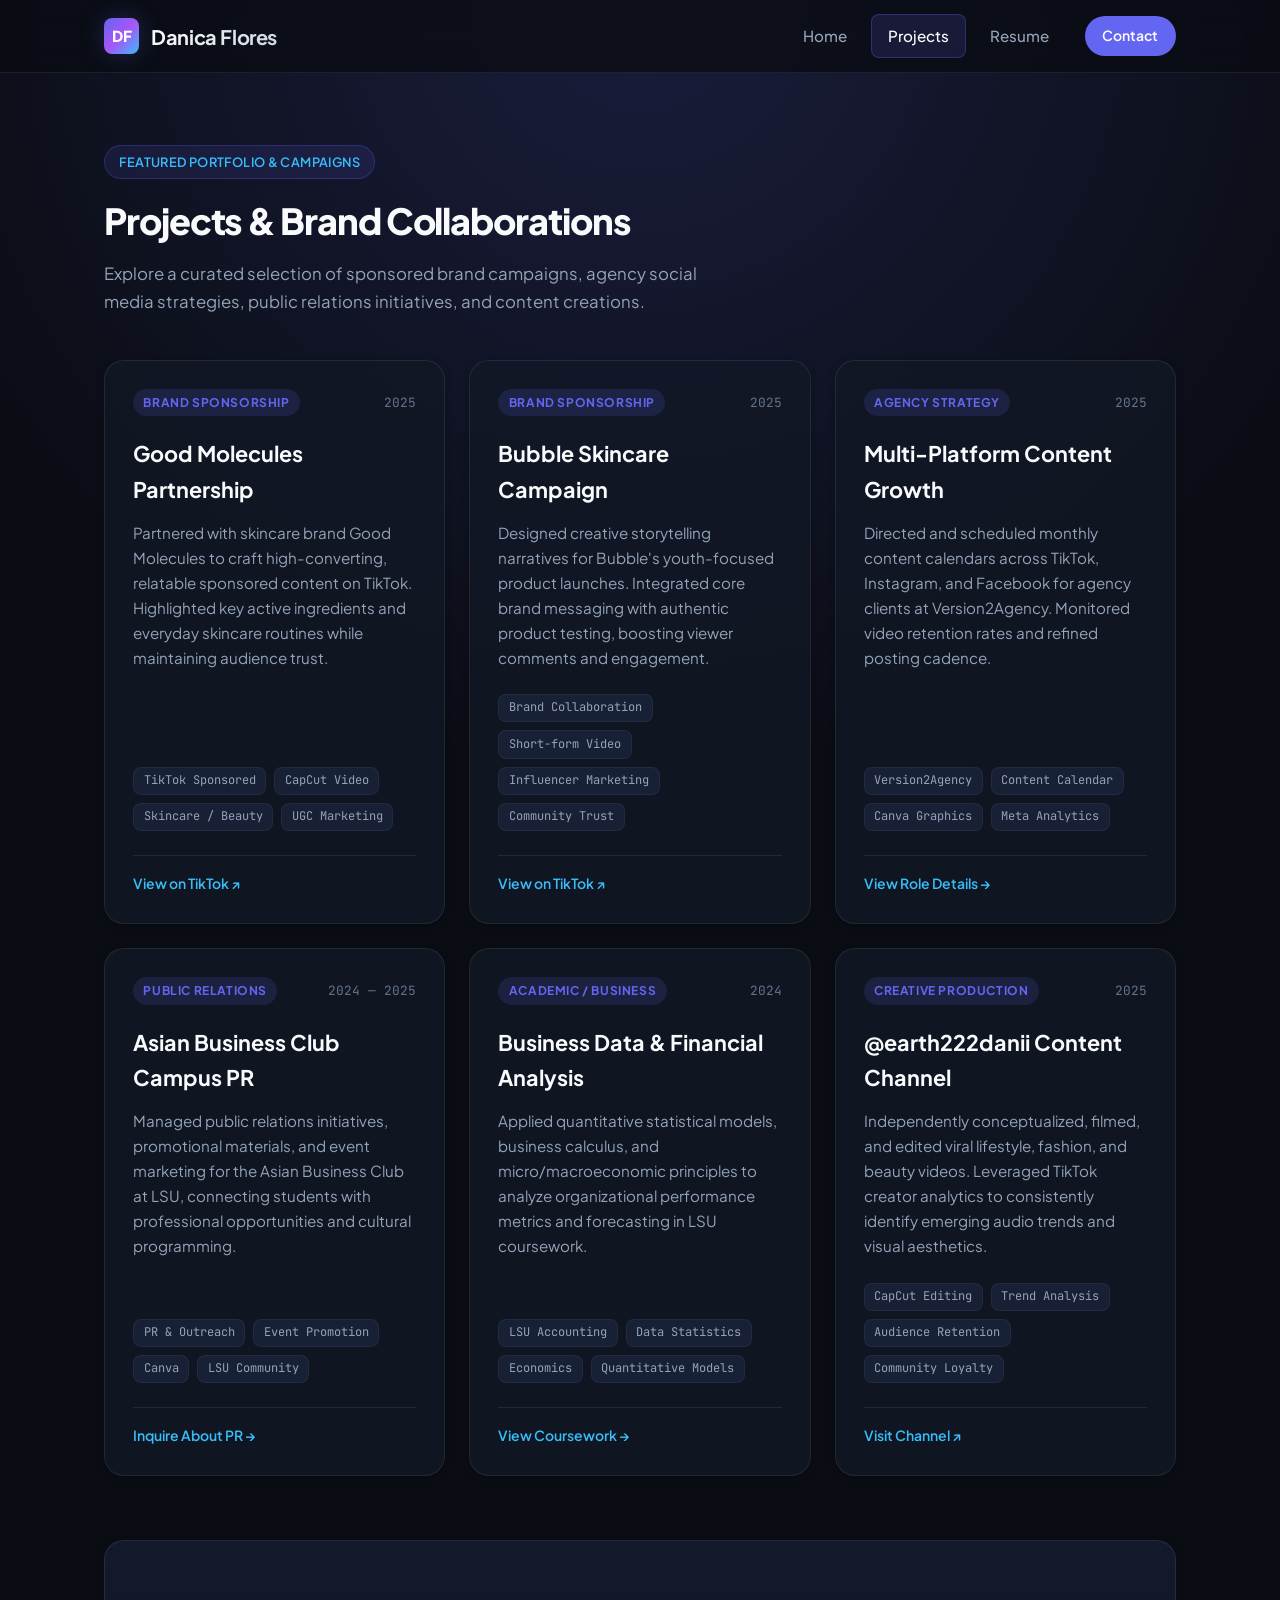
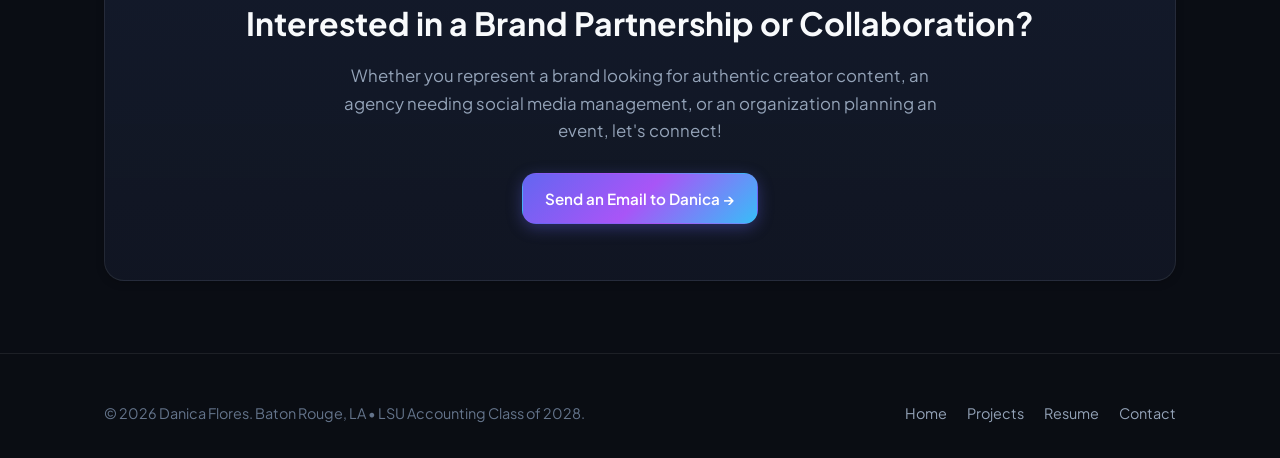
==== commit 7f641a35: "Describe your updates here" ====
--- a/project.html
+++ b/project.html
@@ -9,7 +9,7 @@
   
   <link rel="preconnect" href="https://fonts.googleapis.com">
   <link rel="preconnect" href="https://fonts.gstatic.com" crossorigin>
-  <link href="https://fonts.googleapis.com/css2?family=Playfair+Display:ital,wght@0,500;0,600;0,700;1,400;1,600&family=Plus+Jakarta+Sans:wght@300;400;500;600;700;800&family=JetBrains+Mono:wght@400;500&display=swap" rel="stylesheet">
+  <link href="https://fonts.googleapis.com/css2?family=JetBrains+Mono:wght@400;500&family=Plus+Jakarta+Sans:wght@300;400;500;600;700;800&display=swap" rel="stylesheet">
   <link rel="stylesheet" href="styles.css">
 </head>
 <body>
@@ -36,11 +36,11 @@
         <!-- Header -->
         <div class="section-header">
           <div class="pill-badge" style="margin-bottom: 0.75rem;">
-            <span>Selected Portfolio & Campaigns</span>
+            <span>Featured Portfolio & Campaigns</span>
           </div>
-          <h1 class="section-title">Brand Collaborations & Strategy</h1>
+          <h1 class="section-title">Projects & Brand Collaborations</h1>
           <p class="section-desc">
-            A curated showcase of sponsored brand partnerships, agency social media campaigns, public relations initiatives, and short-form video productions.
+            Explore a curated selection of sponsored brand campaigns, agency social media strategies, public relations initiatives, and content creations.
           </p>
         </div>
 
@@ -57,7 +57,7 @@
               Partnered with skincare brand Good Molecules to craft high-converting, relatable sponsored content on TikTok. Highlighted key active ingredients and everyday skincare routines while maintaining audience trust.
             </p>
             <div class="project-tags">
-              <span class="tag accent-tag">TikTok Sponsored</span>
+              <span class="tag">TikTok Sponsored</span>
               <span class="tag">CapCut Video</span>
               <span class="tag">Skincare / Beauty</span>
               <span class="tag">UGC Marketing</span>
@@ -78,7 +78,7 @@
               Designed creative storytelling narratives for Bubble's youth-focused product launches. Integrated core brand messaging with authentic product testing, boosting viewer comments and engagement.
             </p>
             <div class="project-tags">
-              <span class="tag accent-tag">Brand Collaboration</span>
+              <span class="tag">Brand Collaboration</span>
               <span class="tag">Short-form Video</span>
               <span class="tag">Influencer Marketing</span>
               <span class="tag">Community Trust</span>
@@ -99,7 +99,7 @@
               Directed and scheduled monthly content calendars across TikTok, Instagram, and Facebook for agency clients at Version2Agency. Monitored video retention rates and refined posting cadence.
             </p>
             <div class="project-tags">
-              <span class="tag accent-tag">Version2Agency</span>
+              <span class="tag">Version2Agency</span>
               <span class="tag">Content Calendar</span>
               <span class="tag">Canva Graphics</span>
               <span class="tag">Meta Analytics</span>
@@ -120,7 +120,7 @@
               Managed public relations initiatives, promotional materials, and event marketing for the Asian Business Club at LSU, connecting students with professional opportunities and cultural programming.
             </p>
             <div class="project-tags">
-              <span class="tag accent-tag">PR & Outreach</span>
+              <span class="tag">PR & Outreach</span>
               <span class="tag">Event Promotion</span>
               <span class="tag">Canva</span>
               <span class="tag">LSU Community</span>
@@ -141,7 +141,7 @@
               Applied quantitative statistical models, business calculus, and micro/macroeconomic principles to analyze organizational performance metrics and forecasting in LSU coursework.
             </p>
             <div class="project-tags">
-              <span class="tag accent-tag">LSU Accounting</span>
+              <span class="tag">LSU Accounting</span>
               <span class="tag">Data Statistics</span>
               <span class="tag">Economics</span>
               <span class="tag">Quantitative Models</span>
@@ -162,7 +162,7 @@
               Independently conceptualized, filmed, and edited viral lifestyle, fashion, and beauty videos. Leveraged TikTok creator analytics to consistently identify emerging audio trends and visual aesthetics.
             </p>
             <div class="project-tags">
-              <span class="tag accent-tag">CapCut Editing</span>
+              <span class="tag">CapCut Editing</span>
               <span class="tag">Trend Analysis</span>
               <span class="tag">Audience Retention</span>
               <span class="tag">Community Loyalty</span>
@@ -174,13 +174,13 @@
         </div>
 
         <!-- Project CTA / Inquiry -->
-        <div class="callout-card" style="margin-top: 4.5rem;">
-          <h2 class="callout-title">Interested in a Brand Partnership or Collaboration?</h2>
-          <p class="callout-desc">
+        <div class="card" style="margin-top: 4rem; text-align: center; padding: 3.5rem 2rem; background: linear-gradient(180deg, rgba(24, 32, 53, 0.7) 0%, rgba(18, 24, 38, 0.8) 100%);">
+          <h2 style="font-size: 2rem; font-weight: 700; margin-bottom: 0.75rem;">Interested in a Brand Partnership or Collaboration?</h2>
+          <p style="color: var(--text-secondary); max-width: 600px; margin: 0 auto 1.75rem; font-size: 1.05rem;">
             Whether you represent a brand looking for authentic creator content, an agency needing social media management, or an organization planning an event, let's connect!
           </p>
-          <a href="mailto:danicaflores1128@gmail.com?subject=Collaboration%20Inquiry%20-%20Danica%20Flores" class="btn btn-cream">
-            Start a Conversation with Danica &rarr;
+          <a href="mailto:danicaflores1128@gmail.com?subject=Collaboration%20Inquiry%20-%20Danica%20Flores" class="btn btn-primary">
+            Send an Email to Danica &rarr;
           </a>
         </div>
       </div>
--- a/styles.css
+++ b/styles.css
@@ -1,76 +1,53 @@
 /* ==========================================================================
    Danica Flores - Personal Portfolio Stylesheet
-   Modern, Editorial, Glassmorphic Design System
-   Palette: Forest Green, Obsidian Black, Pure White & Warm Cream/Neutral
+   Modern, Sleek, Glassmorphic & Responsive Design System
    ========================================================================== */
 
-@import url('https://fonts.googleapis.com/css2?family=Playfair+Display:ital,wght@0,500;0,600;0,700;1,400;1,600&family=Plus+Jakarta+Sans:wght@300;400;500;600;700;800&family=JetBrains+Mono:wght@400;500&display=swap');
+@import url('https://fonts.googleapis.com/css2?family=Plus+Jakarta+Sans:wght@300;400;500;600;700;800&family=JetBrains+Mono:wght@400;500&display=swap');
 
 /* --- CSS Variables & Design Tokens --- */
 :root {
-  /* Dark / Obsidian Base */
-  --bg-black: #090d0a;
-  --bg-surface: #0f1511;
-  --bg-surface-elevated: #151e18;
-  --card-bg: rgba(16, 23, 18, 0.78);
-  
-  /* Forest & Emerald Green Spectrum */
-  --green-deep: #0e2015;
-  --green-forest: #1b3d29;
-  --green-emerald: #245237;
-  --green-sage: #3e7353;
-  --green-mint: #62b080;
-  --green-light: #8ecaa3;
-  --green-glow: rgba(98, 176, 128, 0.22);
-  --green-subtle: rgba(36, 82, 55, 0.2);
-  
-  /* Cream & Warm Neutral Spectrum */
-  --cream-100: #faf7f0;
-  --cream-200: #f3ede2;
-  --cream-300: #e5dccf;
-  --cream-400: #cfc4b3;
-  --cream-card: rgba(243, 237, 226, 0.05);
-  --cream-border: rgba(243, 237, 226, 0.12);
-  --cream-border-subtle: rgba(243, 237, 226, 0.07);
-  
-  /* Text & White Hierarchy */
-  --text-white: #ffffff;
-  --text-cream: #f4efe6;
-  --text-secondary: #b5c2b7;
-  --text-muted: #79887c;
-  
-  /* Borders & Shadows */
-  --card-border: rgba(243, 237, 226, 0.09);
-  --card-border-hover: rgba(98, 176, 128, 0.45);
-  
-  --shadow-sm: 0 4px 12px rgba(0, 0, 0, 0.35);
-  --shadow-md: 0 10px 28px -6px rgba(0, 0, 0, 0.55);
-  --shadow-lg: 0 20px 48px -10px rgba(0, 0, 0, 0.7);
-  --shadow-glow: 0 0 30px rgba(98, 176, 128, 0.22);
-  --shadow-cream: 0 4px 20px rgba(243, 237, 226, 0.12);
-  
-  /* Gradients */
-  --gradient-forest: linear-gradient(135deg, #1b3d29 0%, #245237 50%, #3e7353 100%);
-  --gradient-text: linear-gradient(135deg, #ffffff 20%, #f3ede2 60%, #8ecaa3 100%);
-  --gradient-text-gold: linear-gradient(135deg, #ffffff 40%, #e5dccf 100%);
-  --gradient-glow: radial-gradient(circle at 50% -10%, rgba(27, 61, 41, 0.5) 0%, rgba(9, 13, 10, 0.8) 60%, #090d0a 100%);
-  --gradient-card-elevated: linear-gradient(145deg, rgba(21, 30, 24, 0.85) 0%, rgba(13, 19, 15, 0.9) 100%);
-  
-  /* Radii */
+  --bg-primary: #0a0d14;
+  --bg-secondary: #111625;
+  --bg-tertiary: #182035;
+  --card-bg: rgba(18, 24, 38, 0.75);
+  --card-border: rgba(255, 255, 255, 0.08);
+  --card-border-hover: rgba(99, 102, 241, 0.35);
+
+  --text-main: #f8fafc;
+  --text-secondary: #94a3b8;
+  --text-muted: #64748b;
+
+  --primary: #6366f1;
+  --primary-hover: #4f46e5;
+  --primary-light: rgba(99, 102, 241, 0.15);
+  --secondary: #a855f7;
+  --accent: #38bdf8;
+  --accent-glow: rgba(56, 189, 248, 0.25);
+
+  --gradient-brand: linear-gradient(135deg, #6366f1 0%, #a855f7 50%, #38bdf8 100%);
+  --gradient-text: linear-gradient(135deg, #ffffff 30%, #94a3b8 100%);
+  --gradient-glow: radial-gradient(circle at 50% 0%, rgba(99, 102, 241, 0.18) 0%, transparent 70%);
+
   --radius-sm: 8px;
   --radius-md: 14px;
-  --radius-lg: 22px;
+  --radius-lg: 20px;
   --radius-full: 9999px;
-  
-  /* Fonts */
-  --font-serif: 'Playfair Display', Georgia, serif;
+
+  --shadow-sm: 0 2px 8px rgba(0, 0, 0, 0.2);
+  --shadow-md: 0 8px 24px -4px rgba(0, 0, 0, 0.35);
+  --shadow-lg: 0 16px 40px -8px rgba(0, 0, 0, 0.5);
+  --shadow-glow: 0 0 25px rgba(99, 102, 241, 0.25);
+
   --font-main: 'Plus Jakarta Sans', -apple-system, BlinkMacSystemFont, 'Segoe UI', Roboto, sans-serif;
   --font-mono: 'JetBrains Mono', monospace;
   --transition: all 0.28s cubic-bezier(0.16, 1, 0.3, 1);
 }
 
 /* --- Base & Reset --- */
-*, *::before, *::after {
+*,
+*::before,
+*::after {
   box-sizing: border-box;
   margin: 0;
   padding: 0;
@@ -84,9 +61,9 @@
 
 body {
   font-family: var(--font-main);
-  background-color: var(--bg-black);
-  color: var(--text-cream);
-  line-height: 1.68;
+  background-color: var(--bg-primary);
+  color: var(--text-main);
+  line-height: 1.65;
   background-image: var(--gradient-glow);
   background-attachment: fixed;
   min-height: 100vh;
@@ -102,7 +79,8 @@
   transition: var(--transition);
 }
 
-ul, ol {
+ul,
+ol {
   list-style: none;
 }
 
@@ -114,9 +92,9 @@
 /* --- Layout Container --- */
 .container {
   width: 100%;
-  max-width: 1140px;
+  max-width: 1120px;
   margin: 0 auto;
-  padding: 0 1.75rem;
+  padding: 0 1.5rem;
 }
 
 /* --- Navigation Header --- */
@@ -124,10 +102,10 @@
   position: sticky;
   top: 0;
   z-index: 100;
-  background: rgba(9, 13, 10, 0.88);
-  backdrop-filter: blur(18px);
-  -webkit-backdrop-filter: blur(18px);
-  border-bottom: 1px solid var(--cream-border-subtle);
+  background: rgba(10, 13, 20, 0.82);
+  backdrop-filter: blur(14px);
+  -webkit-backdrop-filter: blur(14px);
+  border-bottom: 1px solid var(--card-border);
   transition: var(--transition);
 }
 
@@ -135,39 +113,34 @@
   display: flex;
   justify-content: space-between;
   align-items: center;
-  height: 4.75rem;
+  height: 4.5rem;
 }
 
 .brand-logo {
   display: flex;
   align-items: center;
-  gap: 0.85rem;
+  gap: 0.75rem;
   font-weight: 700;
   font-size: 1.25rem;
-  letter-spacing: -0.01em;
+  letter-spacing: -0.02em;
 }
 
 .brand-badge {
   display: inline-flex;
   align-items: center;
   justify-content: center;
-  width: 2.35rem;
-  height: 2.35rem;
+  width: 2.2rem;
+  height: 2.2rem;
   border-radius: var(--radius-sm);
-  background: var(--gradient-forest);
-  border: 1px solid rgba(142, 202, 163, 0.35);
-  color: var(--cream-100);
-  font-family: var(--font-serif);
-  font-weight: 700;
-  font-size: 1.05rem;
-  box-shadow: 0 2px 10px rgba(27, 61, 41, 0.4);
+  background: var(--gradient-brand);
+  color: #fff;
+  font-weight: 800;
+  font-size: 0.95rem;
+  box-shadow: var(--shadow-glow);
 }
 
 .brand-text {
-  font-family: var(--font-serif);
-  font-size: 1.3rem;
-  letter-spacing: -0.01em;
-  background: linear-gradient(135deg, #ffffff 40%, #e5dccf 100%);
+  background: linear-gradient(135deg, #fff 0%, #cbd5e1 100%);
   -webkit-background-clip: text;
   -webkit-text-fill-color: transparent;
 }
@@ -175,48 +148,47 @@
 .nav-links {
   display: flex;
   align-items: center;
-  gap: 0.4rem;
+  gap: 0.5rem;
 }
 
 .nav-link {
-  padding: 0.55rem 1.05rem;
-  border-radius: var(--radius-full);
+  padding: 0.55rem 1rem;
+  border-radius: var(--radius-sm);
   font-weight: 500;
-  font-size: 0.925rem;
-  color: var(--text-secondary);
-  border: 1px solid transparent;
+  font-size: 0.95rem;
+  color: var(--text-secondary);
+  position: relative;
   transition: var(--transition);
 }
 
 .nav-link:hover {
-  color: var(--cream-100);
-  background: rgba(243, 237, 226, 0.05);
+  color: var(--text-main);
+  background: rgba(255, 255, 255, 0.05);
 }
 
 .nav-link.active {
-  color: var(--cream-100);
-  background: var(--green-subtle);
-  border-color: rgba(98, 176, 128, 0.35);
+  color: #fff;
+  background: var(--primary-light);
+  border: 1px solid rgba(99, 102, 241, 0.3);
 }
 
 .nav-cta {
   display: inline-flex;
   align-items: center;
-  padding: 0.55rem 1.25rem;
+  padding: 0.5rem 1.1rem;
   font-size: 0.875rem;
   font-weight: 600;
   border-radius: var(--radius-full);
-  background: var(--cream-100);
-  color: var(--bg-black);
-  margin-left: 0.85rem;
-  box-shadow: var(--shadow-cream);
+  background: var(--primary);
+  color: #fff;
+  margin-left: 0.75rem;
   transition: var(--transition);
 }
 
 .nav-cta:hover {
-  background: #ffffff;
+  background: var(--primary-hover);
   transform: translateY(-1px);
-  box-shadow: 0 6px 20px rgba(243, 237, 226, 0.25);
+  box-shadow: var(--shadow-glow);
 }
 
 /* --- Buttons & UI Elements --- */
@@ -224,8 +196,8 @@
   display: inline-flex;
   align-items: center;
   justify-content: center;
-  gap: 0.55rem;
-  padding: 0.8rem 1.5rem;
+  gap: 0.5rem;
+  padding: 0.75rem 1.4rem;
   font-size: 0.95rem;
   font-weight: 600;
   border-radius: var(--radius-md);
@@ -235,76 +207,53 @@
   text-align: center;
 }
 
-/* Forest Green Primary Button */
 .btn-primary {
-  background: var(--gradient-forest);
-  color: var(--cream-100);
-  border: 1px solid rgba(142, 202, 163, 0.35);
-  box-shadow: 0 4px 16px rgba(27, 61, 41, 0.4);
+  background: var(--gradient-brand);
+  color: #ffffff;
+  box-shadow: 0 4px 15px rgba(99, 102, 241, 0.35);
 }
 
 .btn-primary:hover {
-  background: linear-gradient(135deg, #245237 0%, #3e7353 100%);
   transform: translateY(-2px);
-  border-color: var(--green-mint);
-  box-shadow: var(--shadow-glow);
-  color: #ffffff;
-}
-
-/* Cream Luxury Secondary Button */
-.btn-cream {
-  background: var(--cream-200);
-  color: var(--bg-black);
-  border: 1px solid var(--cream-300);
-  box-shadow: 0 4px 14px rgba(0, 0, 0, 0.2);
-}
-
-.btn-cream:hover {
-  background: #ffffff;
+  box-shadow: 0 8px 25px rgba(99, 102, 241, 0.45);
+}
+
+.btn-secondary {
+  background: var(--bg-tertiary);
+  color: var(--text-main);
+  border-color: var(--card-border);
+}
+
+.btn-secondary:hover {
+  background: rgba(255, 255, 255, 0.1);
+  border-color: rgba(255, 255, 255, 0.2);
   transform: translateY(-2px);
-  box-shadow: 0 8px 24px rgba(243, 237, 226, 0.25);
-}
-
-/* Muted Dark Secondary Button */
-.btn-secondary {
-  background: var(--bg-surface-elevated);
-  color: var(--cream-200);
-  border: 1px solid var(--cream-border);
-}
-
-.btn-secondary:hover {
-  background: rgba(243, 237, 226, 0.08);
-  border-color: rgba(243, 237, 226, 0.25);
-  color: #ffffff;
-  transform: translateY(-2px);
-}
-
-/* Outline Button */
+}
+
 .btn-outline {
   background: transparent;
-  color: var(--cream-200);
-  border: 1px solid var(--cream-border);
+  color: var(--text-main);
+  border-color: var(--card-border);
 }
 
 .btn-outline:hover {
-  border-color: var(--green-light);
-  background: var(--green-subtle);
-  color: #ffffff;
-}
-
-/* Pill Badges */
+  border-color: var(--primary);
+  background: var(--primary-light);
+  color: #fff;
+}
+
 .pill-badge {
   display: inline-flex;
   align-items: center;
-  gap: 0.55rem;
-  padding: 0.4rem 1rem;
+  gap: 0.5rem;
+  padding: 0.35rem 0.9rem;
   border-radius: var(--radius-full);
   font-size: 0.8rem;
   font-weight: 600;
-  background: rgba(27, 61, 41, 0.4);
-  border: 1px solid rgba(98, 176, 128, 0.35);
-  color: var(--green-light);
-  letter-spacing: 0.04em;
+  background: rgba(99, 102, 241, 0.12);
+  border: 1px solid rgba(99, 102, 241, 0.25);
+  color: var(--accent);
+  letter-spacing: 0.03em;
   text-transform: uppercase;
 }
 
@@ -312,90 +261,74 @@
   width: 7px;
   height: 7px;
   border-radius: 50%;
-  background-color: var(--green-mint);
-  box-shadow: 0 0 10px var(--green-mint);
+  background-color: #10b981;
+  box-shadow: 0 0 8px #10b981;
 }
 
 /* --- Section Formatting --- */
 .section {
-  padding: 5rem 0;
+  padding: 4.5rem 0;
 }
 
 .section-header {
-  margin-bottom: 3rem;
+  margin-bottom: 2.75rem;
 }
 
 .section-eyebrow {
-  font-size: 0.825rem;
+  font-size: 0.85rem;
   font-weight: 700;
   text-transform: uppercase;
-  letter-spacing: 0.1em;
-  color: var(--green-light);
-  margin-bottom: 0.6rem;
+  letter-spacing: 0.08em;
+  color: var(--accent);
+  margin-bottom: 0.5rem;
 }
 
 .section-title {
-  font-family: var(--font-serif);
-  font-size: clamp(2rem, 3.5vw, 2.75rem);
-  font-weight: 700;
-  letter-spacing: -0.02em;
-  color: var(--cream-100);
-  line-height: 1.25;
+  font-size: 2.25rem;
+  font-weight: 800;
+  letter-spacing: -0.03em;
+  color: var(--text-main);
 }
 
 .section-desc {
-  margin-top: 0.75rem;
+  margin-top: 0.6rem;
   color: var(--text-secondary);
   font-size: 1.05rem;
-  max-width: 640px;
-  line-height: 1.65;
+  max-width: 620px;
 }
 
 /* --- Hero Section --- */
 .hero {
-  padding: 6rem 0 4rem;
+  padding: 5.5rem 0 3.5rem;
   display: flex;
   flex-direction: column;
+  gap: 1.5rem;
 }
 
 .hero-content {
-  max-width: 820px;
+  max-width: 780px;
 }
 
 .hero-title {
-  font-family: var(--font-serif);
-  font-size: clamp(2.6rem, 5.5vw, 4.25rem);
-  font-weight: 700;
+  font-size: clamp(2.5rem, 5vw, 4rem);
+  font-weight: 800;
   line-height: 1.15;
-  letter-spacing: -0.025em;
-  margin: 1.5rem 0 1.25rem;
-  color: var(--cream-100);
-}
-
-.hero-title em {
-  font-style: italic;
-  font-weight: 400;
-  color: var(--cream-300);
+  letter-spacing: -0.035em;
+  margin: 1.25rem 0 1rem;
 }
 
 .gradient-text {
-  background: linear-gradient(135deg, #ffffff 20%, #f3ede2 50%, #8ecaa3 100%);
+  background: var(--gradient-brand);
   -webkit-background-clip: text;
   -webkit-text-fill-color: transparent;
 }
 
 .hero-subtitle {
-  font-size: 1.2rem;
-  color: var(--text-secondary);
-  line-height: 1.7;
-  max-width: 680px;
-  margin-bottom: 2.25rem;
-}
-
-.hero-subtitle a {
-  color: var(--green-light);
-  text-decoration: underline;
-  text-underline-offset: 3px;
+  font-size: 1.25rem;
+  color: var(--text-secondary);
+  line-height: 1.6;
+  max-width: 650px;
+  margin-bottom: 2rem;
 }
 
 .hero-actions {
@@ -404,44 +337,10 @@
   gap: 1rem;
 }
 
-/* --- Stats Bar Banner --- */
-.stats-card {
-  background: var(--gradient-card-elevated);
-  border: 1px solid var(--cream-border);
-  border-radius: var(--radius-lg);
-  padding: 2rem;
-  box-shadow: var(--shadow-md);
-}
-
-.stat-number {
-  font-family: var(--font-serif);
-  font-size: 2.2rem;
-  font-weight: 700;
-  color: var(--cream-100);
-  line-height: 1.1;
-}
-
-.stat-number.green {
-  color: var(--green-light);
-}
-
-.stat-number.cream {
-  color: var(--cream-200);
-}
-
-.stat-label {
-  font-size: 0.8rem;
-  color: var(--text-muted);
-  text-transform: uppercase;
-  letter-spacing: 0.08em;
-  font-weight: 600;
-  margin-top: 0.35rem;
-}
-
-/* --- Cards & Grid System --- */
+/* --- Grid Systems & Cards --- */
 .grid {
   display: grid;
-  gap: 1.75rem;
+  gap: 1.5rem;
 }
 
 .grid-3 {
@@ -456,7 +355,7 @@
   background: var(--card-bg);
   border: 1px solid var(--card-border);
   border-radius: var(--radius-lg);
-  padding: 2rem;
+  padding: 1.75rem;
   box-shadow: var(--shadow-sm);
   transition: var(--transition);
   position: relative;
@@ -466,13 +365,7 @@
 .card:hover {
   border-color: var(--card-border-hover);
   transform: translateY(-4px);
-  box-shadow: var(--shadow-md), 0 0 24px rgba(98, 176, 128, 0.12);
-}
-
-/* Feature/Highlight Card */
-.feature-card {
-  display: flex;
-  flex-direction: column;
+  box-shadow: var(--shadow-md);
 }
 
 /* --- Project Cards (project.html & index.html) --- */
@@ -493,11 +386,10 @@
   font-size: 0.75rem;
   font-weight: 700;
   text-transform: uppercase;
-  letter-spacing: 0.08em;
-  color: var(--green-light);
-  background: rgba(36, 82, 55, 0.35);
-  border: 1px solid rgba(98, 176, 128, 0.25);
-  padding: 0.25rem 0.75rem;
+  letter-spacing: 0.05em;
+  color: var(--primary);
+  background: var(--primary-light);
+  padding: 0.25rem 0.65rem;
   border-radius: var(--radius-full);
 }
 
@@ -508,17 +400,15 @@
 }
 
 .project-title {
-  font-family: var(--font-serif);
-  font-size: 1.4rem;
+  font-size: 1.35rem;
   font-weight: 700;
-  margin-bottom: 0.85rem;
-  color: var(--cream-100);
+  margin-bottom: 0.75rem;
+  color: var(--text-main);
 }
 
 .project-desc {
   color: var(--text-secondary);
   font-size: 0.95rem;
-  line-height: 1.65;
   margin-bottom: 1.5rem;
   flex-grow: 1;
 }
@@ -533,77 +423,43 @@
 .tag {
   font-family: var(--font-mono);
   font-size: 0.75rem;
-  padding: 0.25rem 0.65rem;
-  background: rgba(21, 30, 24, 0.75);
+  padding: 0.2rem 0.6rem;
+  background: var(--bg-tertiary);
   border-radius: var(--radius-sm);
   color: var(--text-secondary);
-  border: 1px solid rgba(243, 237, 226, 0.08);
-}
-
-.tag.accent-tag {
-  background: rgba(36, 82, 55, 0.25);
-  color: var(--green-light);
-  border-color: rgba(98, 176, 128, 0.25);
+  border: 1px solid rgba(255, 255, 255, 0.05);
 }
 
 .project-links {
   display: flex;
   align-items: center;
-  gap: 1.25rem;
-  padding-top: 1.25rem;
-  border-top: 1px solid var(--cream-border-subtle);
+  gap: 1rem;
+  padding-top: 1rem;
+  border-top: 1px solid var(--card-border);
 }
 
 .project-link-item {
   font-size: 0.875rem;
   font-weight: 600;
-  color: var(--green-light);
+  color: var(--accent);
   display: inline-flex;
   align-items: center;
   gap: 0.35rem;
 }
 
 .project-link-item:hover {
-  color: var(--cream-100);
   text-decoration: underline;
-  text-underline-offset: 3px;
-}
-
-/* --- Callout Card (Cream / Forest Contrast) --- */
-.callout-card {
-  background: linear-gradient(145deg, #131d16 0%, #0c140f 100%);
-  border: 1px solid rgba(98, 176, 128, 0.35);
-  border-radius: var(--radius-lg);
-  padding: 3.5rem 2.5rem;
-  text-align: center;
-  box-shadow: var(--shadow-lg), 0 0 35px rgba(27, 61, 41, 0.35);
-  position: relative;
-}
-
-.callout-title {
-  font-family: var(--font-serif);
-  font-size: 2.1rem;
-  font-weight: 700;
-  color: var(--cream-100);
-  margin-bottom: 0.85rem;
-}
-
-.callout-desc {
-  color: var(--text-secondary);
-  max-width: 620px;
-  margin: 0 auto 2rem;
-  font-size: 1.05rem;
-  line-height: 1.65;
+  color: #fff;
 }
 
 /* --- Resume & Timeline Styles (resume.html) --- */
 .timeline-section {
   position: relative;
-  padding-left: 2.25rem;
-  border-left: 2px solid rgba(98, 176, 128, 0.3);
+  padding-left: 2rem;
+  border-left: 2px solid rgba(99, 102, 241, 0.25);
   display: flex;
   flex-direction: column;
-  gap: 2.5rem;
+  gap: 2.25rem;
   margin-top: 1.5rem;
 }
 
@@ -613,14 +469,14 @@
 
 .timeline-dot {
   position: absolute;
-  left: -2.75rem;
-  top: 0.35rem;
+  left: -2.45rem;
+  top: 0.3rem;
   width: 14px;
   height: 14px;
   border-radius: 50%;
-  background: var(--bg-black);
-  border: 3px solid var(--green-mint);
-  box-shadow: 0 0 12px rgba(98, 176, 128, 0.7);
+  background: var(--bg-primary);
+  border: 3px solid var(--primary);
+  box-shadow: 0 0 10px rgba(99, 102, 241, 0.6);
 }
 
 .timeline-header {
@@ -633,42 +489,35 @@
 }
 
 .timeline-role {
-  font-family: var(--font-serif);
-  font-size: 1.25rem;
+  font-size: 1.15rem;
   font-weight: 700;
-  color: var(--cream-100);
+  color: var(--text-main);
 }
 
 .timeline-period {
   font-family: var(--font-mono);
-  font-size: 0.825rem;
-  color: var(--green-light);
-  background: rgba(36, 82, 55, 0.25);
-  border: 1px solid rgba(98, 176, 128, 0.2);
-  padding: 0.2rem 0.6rem;
+  font-size: 0.85rem;
+  color: var(--accent);
+  background: rgba(56, 189, 248, 0.1);
+  padding: 0.15rem 0.55rem;
   border-radius: var(--radius-sm);
 }
 
 .timeline-company {
   font-size: 0.95rem;
   font-weight: 600;
-  color: var(--cream-300);
-  margin-bottom: 0.85rem;
+  color: var(--text-secondary);
+  margin-bottom: 0.75rem;
 }
 
 .timeline-bullets {
   list-style: disc;
   padding-left: 1.25rem;
   color: var(--text-secondary);
-  font-size: 0.935rem;
+  font-size: 0.925rem;
   display: flex;
   flex-direction: column;
-  gap: 0.5rem;
-  line-height: 1.6;
-}
-
-.timeline-bullets strong {
-  color: var(--cream-100);
+  gap: 0.4rem;
 }
 
 .skills-grid {
@@ -681,30 +530,24 @@
   background: var(--card-bg);
   border: 1px solid var(--card-border);
   border-radius: var(--radius-md);
-  padding: 1.5rem;
-  transition: var(--transition);
-}
-
-.skill-category:hover {
-  border-color: rgba(98, 176, 128, 0.3);
+  padding: 1.25rem;
 }
 
 .skill-category h4 {
-  font-family: var(--font-serif);
-  font-size: 1.05rem;
+  font-size: 1rem;
   font-weight: 700;
-  color: var(--cream-100);
-  margin-bottom: 0.85rem;
-  border-bottom: 1px solid var(--cream-border-subtle);
-  padding-bottom: 0.6rem;
+  color: var(--text-main);
+  margin-bottom: 0.75rem;
+  border-bottom: 1px solid var(--card-border);
+  padding-bottom: 0.5rem;
 }
 
 /* --- Footer --- */
 .site-footer {
   margin-top: auto;
-  border-top: 1px solid var(--cream-border-subtle);
-  background: #080c09;
-  padding: 3.5rem 0 2.5rem;
+  border-top: 1px solid var(--card-border);
+  background: rgba(10, 13, 20, 0.95);
+  padding: 3rem 0 2rem;
 }
 
 .footer-content {
@@ -722,83 +565,42 @@
 
 .footer-links {
   display: flex;
-  gap: 1.5rem;
+  gap: 1.25rem;
 }
 
 .footer-links a {
   color: var(--text-secondary);
   font-size: 0.9rem;
-  transition: var(--transition);
 }
 
 .footer-links a:hover {
-  color: var(--cream-100);
+  color: var(--accent);
 }
 
 /* --- Responsive Adjustments --- */
 @media (max-width: 768px) {
   .nav-container {
     height: auto;
-    padding: 1.15rem 0;
+    padding: 1rem 0;
     flex-direction: column;
-    gap: 0.85rem;
+    gap: 0.75rem;
   }
-  
+
   .nav-links {
     flex-wrap: wrap;
     justify-content: center;
   }
-  
+
   .hero-title {
-    font-size: 2.35rem;
+    font-size: 2.25rem;
   }
-  
+
   .section-title {
-    font-size: 1.95rem;
+    font-size: 1.85rem;
   }
-  
+
   .footer-content {
     flex-direction: column;
     text-align: center;
   }
-}
-
-/* --- Print Stylesheet --- */
-@media print {
-  .site-header, .site-footer, .btn, .pill-badge, #hero-cta-group {
-    display: none !important;
-  }
-  body {
-    background: #ffffff !important;
-    color: #1a1a1a !important;
-    background-image: none !important;
-  }
-  .card, .skill-category, .stats-card {
-    border: 1px solid #dcdcdc !important;
-    background: #ffffff !important;
-    color: #1a1a1a !important;
-    box-shadow: none !important;
-  }
-  .timeline-section {
-    border-left: 2px solid #245237 !important;
-  }
-  .timeline-dot {
-    background: #245237 !important;
-    border-color: #245237 !important;
-  }
-  .timeline-period, .tag {
-    background: #f4f4f4 !important;
-    color: #245237 !important;
-    border: 1px solid #ddd !important;
-  }
-  .timeline-role, .section-title, h1, h2, h3, h4 {
-    color: #090d0a !important;
-  }
-  .section {
-    padding: 1rem 0 !important;
-  }
-  a {
-    color: #1a1a1a !important;
-    text-decoration: none !important;
-  }
-}
+}
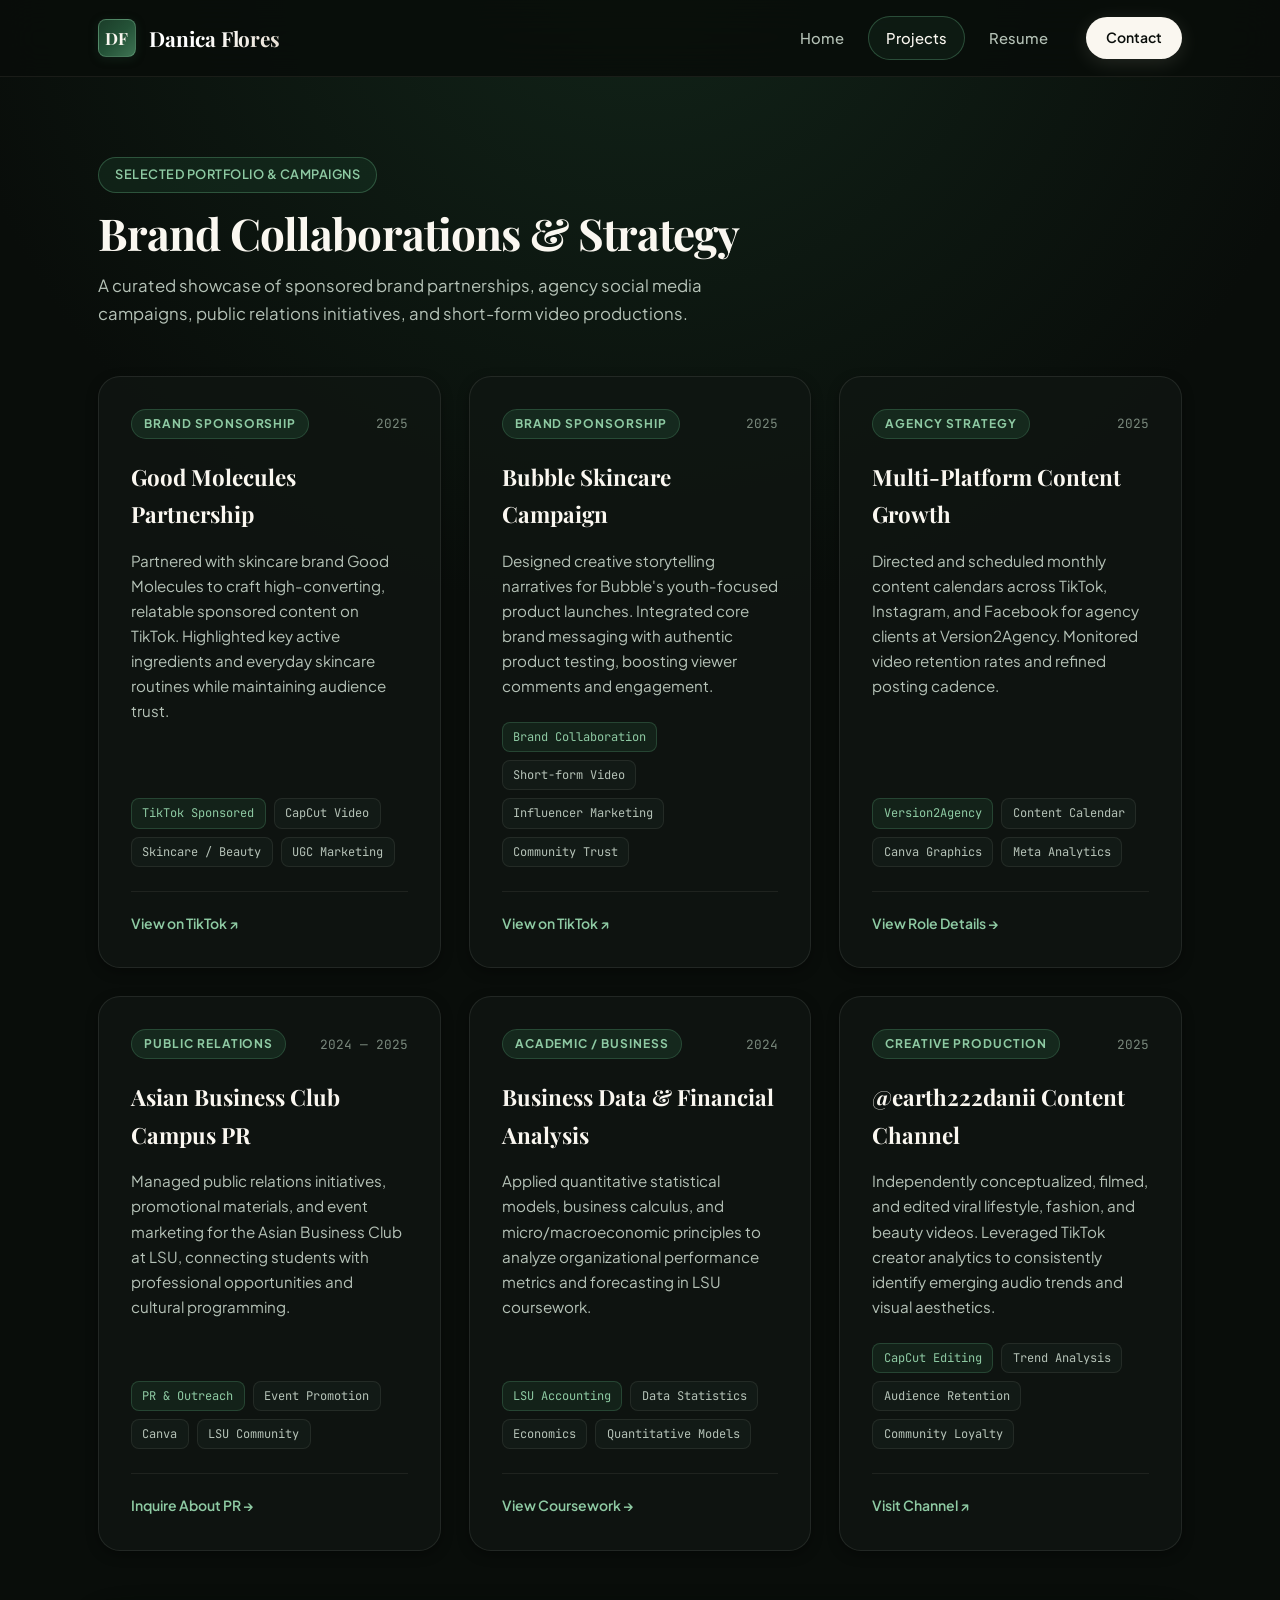
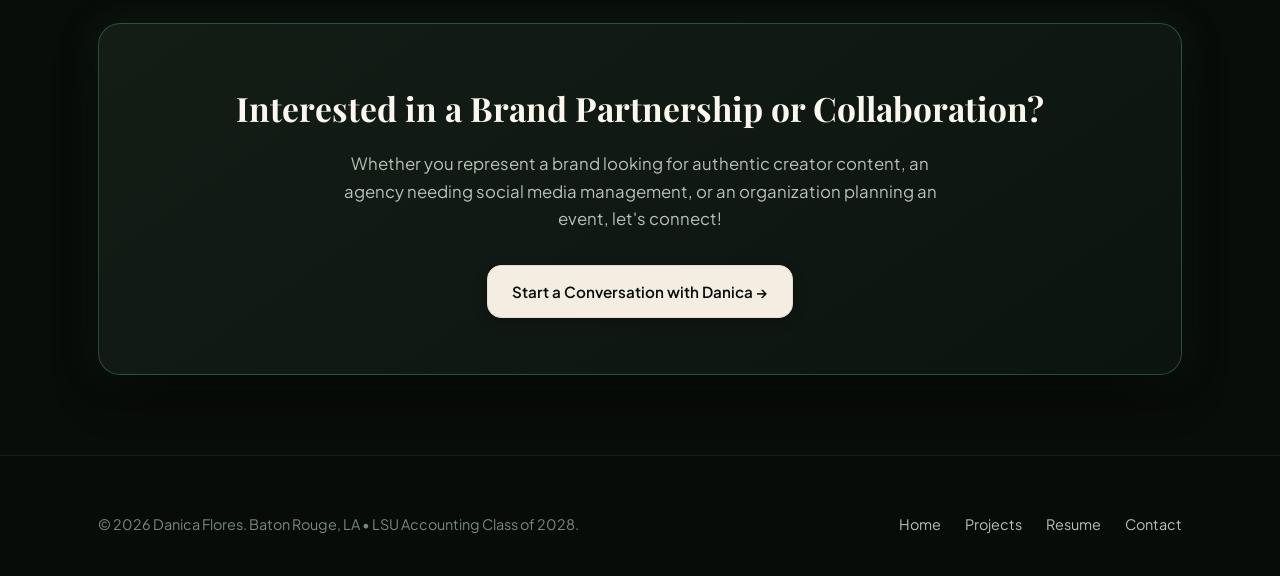
==== commit 47510da7: "Apply modern green, black, white, and cream color scheme with authentic resume content" ====
--- a/project.html
+++ b/project.html
@@ -9,7 +9,7 @@
   
   <link rel="preconnect" href="https://fonts.googleapis.com">
   <link rel="preconnect" href="https://fonts.gstatic.com" crossorigin>
-  <link href="https://fonts.googleapis.com/css2?family=JetBrains+Mono:wght@400;500&family=Plus+Jakarta+Sans:wght@300;400;500;600;700;800&display=swap" rel="stylesheet">
+  <link href="https://fonts.googleapis.com/css2?family=Playfair+Display:ital,wght@0,500;0,600;0,700;1,400;1,600&family=Plus+Jakarta+Sans:wght@300;400;500;600;700;800&family=JetBrains+Mono:wght@400;500&display=swap" rel="stylesheet">
   <link rel="stylesheet" href="styles.css">
 </head>
 <body>
@@ -36,11 +36,11 @@
         <!-- Header -->
         <div class="section-header">
           <div class="pill-badge" style="margin-bottom: 0.75rem;">
-            <span>Featured Portfolio & Campaigns</span>
+            <span>Selected Portfolio & Campaigns</span>
           </div>
-          <h1 class="section-title">Projects & Brand Collaborations</h1>
+          <h1 class="section-title">Brand Collaborations & Strategy</h1>
           <p class="section-desc">
-            Explore a curated selection of sponsored brand campaigns, agency social media strategies, public relations initiatives, and content creations.
+            A curated showcase of sponsored brand partnerships, agency social media campaigns, public relations initiatives, and short-form video productions.
           </p>
         </div>
 
@@ -57,7 +57,7 @@
               Partnered with skincare brand Good Molecules to craft high-converting, relatable sponsored content on TikTok. Highlighted key active ingredients and everyday skincare routines while maintaining audience trust.
             </p>
             <div class="project-tags">
-              <span class="tag">TikTok Sponsored</span>
+              <span class="tag accent-tag">TikTok Sponsored</span>
               <span class="tag">CapCut Video</span>
               <span class="tag">Skincare / Beauty</span>
               <span class="tag">UGC Marketing</span>
@@ -78,7 +78,7 @@
               Designed creative storytelling narratives for Bubble's youth-focused product launches. Integrated core brand messaging with authentic product testing, boosting viewer comments and engagement.
             </p>
             <div class="project-tags">
-              <span class="tag">Brand Collaboration</span>
+              <span class="tag accent-tag">Brand Collaboration</span>
               <span class="tag">Short-form Video</span>
               <span class="tag">Influencer Marketing</span>
               <span class="tag">Community Trust</span>
@@ -99,7 +99,7 @@
               Directed and scheduled monthly content calendars across TikTok, Instagram, and Facebook for agency clients at Version2Agency. Monitored video retention rates and refined posting cadence.
             </p>
             <div class="project-tags">
-              <span class="tag">Version2Agency</span>
+              <span class="tag accent-tag">Version2Agency</span>
               <span class="tag">Content Calendar</span>
               <span class="tag">Canva Graphics</span>
               <span class="tag">Meta Analytics</span>
@@ -120,7 +120,7 @@
               Managed public relations initiatives, promotional materials, and event marketing for the Asian Business Club at LSU, connecting students with professional opportunities and cultural programming.
             </p>
             <div class="project-tags">
-              <span class="tag">PR & Outreach</span>
+              <span class="tag accent-tag">PR & Outreach</span>
               <span class="tag">Event Promotion</span>
               <span class="tag">Canva</span>
               <span class="tag">LSU Community</span>
@@ -141,7 +141,7 @@
               Applied quantitative statistical models, business calculus, and micro/macroeconomic principles to analyze organizational performance metrics and forecasting in LSU coursework.
             </p>
             <div class="project-tags">
-              <span class="tag">LSU Accounting</span>
+              <span class="tag accent-tag">LSU Accounting</span>
               <span class="tag">Data Statistics</span>
               <span class="tag">Economics</span>
               <span class="tag">Quantitative Models</span>
@@ -162,7 +162,7 @@
               Independently conceptualized, filmed, and edited viral lifestyle, fashion, and beauty videos. Leveraged TikTok creator analytics to consistently identify emerging audio trends and visual aesthetics.
             </p>
             <div class="project-tags">
-              <span class="tag">CapCut Editing</span>
+              <span class="tag accent-tag">CapCut Editing</span>
               <span class="tag">Trend Analysis</span>
               <span class="tag">Audience Retention</span>
               <span class="tag">Community Loyalty</span>
@@ -174,13 +174,13 @@
         </div>
 
         <!-- Project CTA / Inquiry -->
-        <div class="card" style="margin-top: 4rem; text-align: center; padding: 3.5rem 2rem; background: linear-gradient(180deg, rgba(24, 32, 53, 0.7) 0%, rgba(18, 24, 38, 0.8) 100%);">
-          <h2 style="font-size: 2rem; font-weight: 700; margin-bottom: 0.75rem;">Interested in a Brand Partnership or Collaboration?</h2>
-          <p style="color: var(--text-secondary); max-width: 600px; margin: 0 auto 1.75rem; font-size: 1.05rem;">
+        <div class="callout-card" style="margin-top: 4.5rem;">
+          <h2 class="callout-title">Interested in a Brand Partnership or Collaboration?</h2>
+          <p class="callout-desc">
             Whether you represent a brand looking for authentic creator content, an agency needing social media management, or an organization planning an event, let's connect!
           </p>
-          <a href="mailto:danicaflores1128@gmail.com?subject=Collaboration%20Inquiry%20-%20Danica%20Flores" class="btn btn-primary">
-            Send an Email to Danica &rarr;
+          <a href="mailto:danicaflores1128@gmail.com?subject=Collaboration%20Inquiry%20-%20Danica%20Flores" class="btn btn-cream">
+            Start a Conversation with Danica &rarr;
           </a>
         </div>
       </div>
--- a/styles.css
+++ b/styles.css
@@ -1,53 +1,76 @@
 /* ==========================================================================
    Danica Flores - Personal Portfolio Stylesheet
-   Modern, Sleek, Glassmorphic & Responsive Design System
+   Modern, Editorial, Glassmorphic Design System
+   Palette: Forest Green, Obsidian Black, Pure White & Warm Cream/Neutral
    ========================================================================== */
 
-@import url('https://fonts.googleapis.com/css2?family=Plus+Jakarta+Sans:wght@300;400;500;600;700;800&family=JetBrains+Mono:wght@400;500&display=swap');
+@import url('https://fonts.googleapis.com/css2?family=Playfair+Display:ital,wght@0,500;0,600;0,700;1,400;1,600&family=Plus+Jakarta+Sans:wght@300;400;500;600;700;800&family=JetBrains+Mono:wght@400;500&display=swap');
 
 /* --- CSS Variables & Design Tokens --- */
 :root {
-  --bg-primary: #0a0d14;
-  --bg-secondary: #111625;
-  --bg-tertiary: #182035;
-  --card-bg: rgba(18, 24, 38, 0.75);
-  --card-border: rgba(255, 255, 255, 0.08);
-  --card-border-hover: rgba(99, 102, 241, 0.35);
-
-  --text-main: #f8fafc;
-  --text-secondary: #94a3b8;
-  --text-muted: #64748b;
-
-  --primary: #6366f1;
-  --primary-hover: #4f46e5;
-  --primary-light: rgba(99, 102, 241, 0.15);
-  --secondary: #a855f7;
-  --accent: #38bdf8;
-  --accent-glow: rgba(56, 189, 248, 0.25);
-
-  --gradient-brand: linear-gradient(135deg, #6366f1 0%, #a855f7 50%, #38bdf8 100%);
-  --gradient-text: linear-gradient(135deg, #ffffff 30%, #94a3b8 100%);
-  --gradient-glow: radial-gradient(circle at 50% 0%, rgba(99, 102, 241, 0.18) 0%, transparent 70%);
-
+  /* Dark / Obsidian Base */
+  --bg-black: #090d0a;
+  --bg-surface: #0f1511;
+  --bg-surface-elevated: #151e18;
+  --card-bg: rgba(16, 23, 18, 0.78);
+  
+  /* Forest & Emerald Green Spectrum */
+  --green-deep: #0e2015;
+  --green-forest: #1b3d29;
+  --green-emerald: #245237;
+  --green-sage: #3e7353;
+  --green-mint: #62b080;
+  --green-light: #8ecaa3;
+  --green-glow: rgba(98, 176, 128, 0.22);
+  --green-subtle: rgba(36, 82, 55, 0.2);
+  
+  /* Cream & Warm Neutral Spectrum */
+  --cream-100: #faf7f0;
+  --cream-200: #f3ede2;
+  --cream-300: #e5dccf;
+  --cream-400: #cfc4b3;
+  --cream-card: rgba(243, 237, 226, 0.05);
+  --cream-border: rgba(243, 237, 226, 0.12);
+  --cream-border-subtle: rgba(243, 237, 226, 0.07);
+  
+  /* Text & White Hierarchy */
+  --text-white: #ffffff;
+  --text-cream: #f4efe6;
+  --text-secondary: #b5c2b7;
+  --text-muted: #79887c;
+  
+  /* Borders & Shadows */
+  --card-border: rgba(243, 237, 226, 0.09);
+  --card-border-hover: rgba(98, 176, 128, 0.45);
+  
+  --shadow-sm: 0 4px 12px rgba(0, 0, 0, 0.35);
+  --shadow-md: 0 10px 28px -6px rgba(0, 0, 0, 0.55);
+  --shadow-lg: 0 20px 48px -10px rgba(0, 0, 0, 0.7);
+  --shadow-glow: 0 0 30px rgba(98, 176, 128, 0.22);
+  --shadow-cream: 0 4px 20px rgba(243, 237, 226, 0.12);
+  
+  /* Gradients */
+  --gradient-forest: linear-gradient(135deg, #1b3d29 0%, #245237 50%, #3e7353 100%);
+  --gradient-text: linear-gradient(135deg, #ffffff 20%, #f3ede2 60%, #8ecaa3 100%);
+  --gradient-text-gold: linear-gradient(135deg, #ffffff 40%, #e5dccf 100%);
+  --gradient-glow: radial-gradient(circle at 50% -10%, rgba(27, 61, 41, 0.5) 0%, rgba(9, 13, 10, 0.8) 60%, #090d0a 100%);
+  --gradient-card-elevated: linear-gradient(145deg, rgba(21, 30, 24, 0.85) 0%, rgba(13, 19, 15, 0.9) 100%);
+  
+  /* Radii */
   --radius-sm: 8px;
   --radius-md: 14px;
-  --radius-lg: 20px;
+  --radius-lg: 22px;
   --radius-full: 9999px;
-
-  --shadow-sm: 0 2px 8px rgba(0, 0, 0, 0.2);
-  --shadow-md: 0 8px 24px -4px rgba(0, 0, 0, 0.35);
-  --shadow-lg: 0 16px 40px -8px rgba(0, 0, 0, 0.5);
-  --shadow-glow: 0 0 25px rgba(99, 102, 241, 0.25);
-
+  
+  /* Fonts */
+  --font-serif: 'Playfair Display', Georgia, serif;
   --font-main: 'Plus Jakarta Sans', -apple-system, BlinkMacSystemFont, 'Segoe UI', Roboto, sans-serif;
   --font-mono: 'JetBrains Mono', monospace;
   --transition: all 0.28s cubic-bezier(0.16, 1, 0.3, 1);
 }
 
 /* --- Base & Reset --- */
-*,
-*::before,
-*::after {
+*, *::before, *::after {
   box-sizing: border-box;
   margin: 0;
   padding: 0;
@@ -61,9 +84,9 @@
 
 body {
   font-family: var(--font-main);
-  background-color: var(--bg-primary);
-  color: var(--text-main);
-  line-height: 1.65;
+  background-color: var(--bg-black);
+  color: var(--text-cream);
+  line-height: 1.68;
   background-image: var(--gradient-glow);
   background-attachment: fixed;
   min-height: 100vh;
@@ -79,8 +102,7 @@
   transition: var(--transition);
 }
 
-ul,
-ol {
+ul, ol {
   list-style: none;
 }
 
@@ -92,9 +114,9 @@
 /* --- Layout Container --- */
 .container {
   width: 100%;
-  max-width: 1120px;
+  max-width: 1140px;
   margin: 0 auto;
-  padding: 0 1.5rem;
+  padding: 0 1.75rem;
 }
 
 /* --- Navigation Header --- */
@@ -102,10 +124,10 @@
   position: sticky;
   top: 0;
   z-index: 100;
-  background: rgba(10, 13, 20, 0.82);
-  backdrop-filter: blur(14px);
-  -webkit-backdrop-filter: blur(14px);
-  border-bottom: 1px solid var(--card-border);
+  background: rgba(9, 13, 10, 0.88);
+  backdrop-filter: blur(18px);
+  -webkit-backdrop-filter: blur(18px);
+  border-bottom: 1px solid var(--cream-border-subtle);
   transition: var(--transition);
 }
 
@@ -113,34 +135,39 @@
   display: flex;
   justify-content: space-between;
   align-items: center;
-  height: 4.5rem;
+  height: 4.75rem;
 }
 
 .brand-logo {
   display: flex;
   align-items: center;
-  gap: 0.75rem;
+  gap: 0.85rem;
   font-weight: 700;
   font-size: 1.25rem;
-  letter-spacing: -0.02em;
+  letter-spacing: -0.01em;
 }
 
 .brand-badge {
   display: inline-flex;
   align-items: center;
   justify-content: center;
-  width: 2.2rem;
-  height: 2.2rem;
+  width: 2.35rem;
+  height: 2.35rem;
   border-radius: var(--radius-sm);
-  background: var(--gradient-brand);
-  color: #fff;
-  font-weight: 800;
-  font-size: 0.95rem;
-  box-shadow: var(--shadow-glow);
+  background: var(--gradient-forest);
+  border: 1px solid rgba(142, 202, 163, 0.35);
+  color: var(--cream-100);
+  font-family: var(--font-serif);
+  font-weight: 700;
+  font-size: 1.05rem;
+  box-shadow: 0 2px 10px rgba(27, 61, 41, 0.4);
 }
 
 .brand-text {
-  background: linear-gradient(135deg, #fff 0%, #cbd5e1 100%);
+  font-family: var(--font-serif);
+  font-size: 1.3rem;
+  letter-spacing: -0.01em;
+  background: linear-gradient(135deg, #ffffff 40%, #e5dccf 100%);
   -webkit-background-clip: text;
   -webkit-text-fill-color: transparent;
 }
@@ -148,47 +175,48 @@
 .nav-links {
   display: flex;
   align-items: center;
-  gap: 0.5rem;
+  gap: 0.4rem;
 }
 
 .nav-link {
-  padding: 0.55rem 1rem;
-  border-radius: var(--radius-sm);
+  padding: 0.55rem 1.05rem;
+  border-radius: var(--radius-full);
   font-weight: 500;
-  font-size: 0.95rem;
+  font-size: 0.925rem;
   color: var(--text-secondary);
-  position: relative;
+  border: 1px solid transparent;
   transition: var(--transition);
 }
 
 .nav-link:hover {
-  color: var(--text-main);
-  background: rgba(255, 255, 255, 0.05);
+  color: var(--cream-100);
+  background: rgba(243, 237, 226, 0.05);
 }
 
 .nav-link.active {
-  color: #fff;
-  background: var(--primary-light);
-  border: 1px solid rgba(99, 102, 241, 0.3);
+  color: var(--cream-100);
+  background: var(--green-subtle);
+  border-color: rgba(98, 176, 128, 0.35);
 }
 
 .nav-cta {
   display: inline-flex;
   align-items: center;
-  padding: 0.5rem 1.1rem;
+  padding: 0.55rem 1.25rem;
   font-size: 0.875rem;
   font-weight: 600;
   border-radius: var(--radius-full);
-  background: var(--primary);
-  color: #fff;
-  margin-left: 0.75rem;
+  background: var(--cream-100);
+  color: var(--bg-black);
+  margin-left: 0.85rem;
+  box-shadow: var(--shadow-cream);
   transition: var(--transition);
 }
 
 .nav-cta:hover {
-  background: var(--primary-hover);
+  background: #ffffff;
   transform: translateY(-1px);
-  box-shadow: var(--shadow-glow);
+  box-shadow: 0 6px 20px rgba(243, 237, 226, 0.25);
 }
 
 /* --- Buttons & UI Elements --- */
@@ -196,8 +224,8 @@
   display: inline-flex;
   align-items: center;
   justify-content: center;
-  gap: 0.5rem;
-  padding: 0.75rem 1.4rem;
+  gap: 0.55rem;
+  padding: 0.8rem 1.5rem;
   font-size: 0.95rem;
   font-weight: 600;
   border-radius: var(--radius-md);
@@ -207,53 +235,76 @@
   text-align: center;
 }
 
+/* Forest Green Primary Button */
 .btn-primary {
-  background: var(--gradient-brand);
+  background: var(--gradient-forest);
+  color: var(--cream-100);
+  border: 1px solid rgba(142, 202, 163, 0.35);
+  box-shadow: 0 4px 16px rgba(27, 61, 41, 0.4);
+}
+
+.btn-primary:hover {
+  background: linear-gradient(135deg, #245237 0%, #3e7353 100%);
+  transform: translateY(-2px);
+  border-color: var(--green-mint);
+  box-shadow: var(--shadow-glow);
   color: #ffffff;
-  box-shadow: 0 4px 15px rgba(99, 102, 241, 0.35);
-}
-
-.btn-primary:hover {
+}
+
+/* Cream Luxury Secondary Button */
+.btn-cream {
+  background: var(--cream-200);
+  color: var(--bg-black);
+  border: 1px solid var(--cream-300);
+  box-shadow: 0 4px 14px rgba(0, 0, 0, 0.2);
+}
+
+.btn-cream:hover {
+  background: #ffffff;
   transform: translateY(-2px);
-  box-shadow: 0 8px 25px rgba(99, 102, 241, 0.45);
-}
-
+  box-shadow: 0 8px 24px rgba(243, 237, 226, 0.25);
+}
+
+/* Muted Dark Secondary Button */
 .btn-secondary {
-  background: var(--bg-tertiary);
-  color: var(--text-main);
-  border-color: var(--card-border);
+  background: var(--bg-surface-elevated);
+  color: var(--cream-200);
+  border: 1px solid var(--cream-border);
 }
 
 .btn-secondary:hover {
-  background: rgba(255, 255, 255, 0.1);
-  border-color: rgba(255, 255, 255, 0.2);
+  background: rgba(243, 237, 226, 0.08);
+  border-color: rgba(243, 237, 226, 0.25);
+  color: #ffffff;
   transform: translateY(-2px);
 }
 
+/* Outline Button */
 .btn-outline {
   background: transparent;
-  color: var(--text-main);
-  border-color: var(--card-border);
+  color: var(--cream-200);
+  border: 1px solid var(--cream-border);
 }
 
 .btn-outline:hover {
-  border-color: var(--primary);
-  background: var(--primary-light);
-  color: #fff;
-}
-
+  border-color: var(--green-light);
+  background: var(--green-subtle);
+  color: #ffffff;
+}
+
+/* Pill Badges */
 .pill-badge {
   display: inline-flex;
   align-items: center;
-  gap: 0.5rem;
-  padding: 0.35rem 0.9rem;
+  gap: 0.55rem;
+  padding: 0.4rem 1rem;
   border-radius: var(--radius-full);
   font-size: 0.8rem;
   font-weight: 600;
-  background: rgba(99, 102, 241, 0.12);
-  border: 1px solid rgba(99, 102, 241, 0.25);
-  color: var(--accent);
-  letter-spacing: 0.03em;
+  background: rgba(27, 61, 41, 0.4);
+  border: 1px solid rgba(98, 176, 128, 0.35);
+  color: var(--green-light);
+  letter-spacing: 0.04em;
   text-transform: uppercase;
 }
 
@@ -261,86 +312,136 @@
   width: 7px;
   height: 7px;
   border-radius: 50%;
-  background-color: #10b981;
-  box-shadow: 0 0 8px #10b981;
+  background-color: var(--green-mint);
+  box-shadow: 0 0 10px var(--green-mint);
 }
 
 /* --- Section Formatting --- */
 .section {
-  padding: 4.5rem 0;
+  padding: 5rem 0;
 }
 
 .section-header {
-  margin-bottom: 2.75rem;
+  margin-bottom: 3rem;
 }
 
 .section-eyebrow {
-  font-size: 0.85rem;
-  font-weight: 700;
+  font-size: 0.825rem;
+  font-weight: 700;
+  text-transform: uppercase;
+  letter-spacing: 0.1em;
+  color: var(--green-light);
+  margin-bottom: 0.6rem;
+}
+
+.section-title {
+  font-family: var(--font-serif);
+  font-size: clamp(2rem, 3.5vw, 2.75rem);
+  font-weight: 700;
+  letter-spacing: -0.02em;
+  color: var(--cream-100);
+  line-height: 1.25;
+}
+
+.section-desc {
+  margin-top: 0.75rem;
+  color: var(--text-secondary);
+  font-size: 1.05rem;
+  max-width: 640px;
+  line-height: 1.65;
+}
+
+/* --- Hero Section --- */
+.hero {
+  padding: 6rem 0 4rem;
+  display: flex;
+  flex-direction: column;
+}
+
+.hero-content {
+  max-width: 820px;
+}
+
+.hero-title {
+  font-family: var(--font-serif);
+  font-size: clamp(2.6rem, 5.5vw, 4.25rem);
+  font-weight: 700;
+  line-height: 1.15;
+  letter-spacing: -0.025em;
+  margin: 1.5rem 0 1.25rem;
+  color: var(--cream-100);
+}
+
+.hero-title em {
+  font-style: italic;
+  font-weight: 400;
+  color: var(--cream-300);
+}
+
+.gradient-text {
+  background: linear-gradient(135deg, #ffffff 20%, #f3ede2 50%, #8ecaa3 100%);
+  -webkit-background-clip: text;
+  -webkit-text-fill-color: transparent;
+}
+
+.hero-subtitle {
+  font-size: 1.2rem;
+  color: var(--text-secondary);
+  line-height: 1.7;
+  max-width: 680px;
+  margin-bottom: 2.25rem;
+}
+
+.hero-subtitle a {
+  color: var(--green-light);
+  text-decoration: underline;
+  text-underline-offset: 3px;
+}
+
+.hero-actions {
+  display: flex;
+  flex-wrap: wrap;
+  gap: 1rem;
+}
+
+/* --- Stats Bar Banner --- */
+.stats-card {
+  background: var(--gradient-card-elevated);
+  border: 1px solid var(--cream-border);
+  border-radius: var(--radius-lg);
+  padding: 2rem;
+  box-shadow: var(--shadow-md);
+}
+
+.stat-number {
+  font-family: var(--font-serif);
+  font-size: 2.2rem;
+  font-weight: 700;
+  color: var(--cream-100);
+  line-height: 1.1;
+}
+
+.stat-number.green {
+  color: var(--green-light);
+}
+
+.stat-number.cream {
+  color: var(--cream-200);
+}
+
+.stat-label {
+  font-size: 0.8rem;
+  color: var(--text-muted);
   text-transform: uppercase;
   letter-spacing: 0.08em;
-  color: var(--accent);
-  margin-bottom: 0.5rem;
-}
-
-.section-title {
-  font-size: 2.25rem;
-  font-weight: 800;
-  letter-spacing: -0.03em;
-  color: var(--text-main);
-}
-
-.section-desc {
-  margin-top: 0.6rem;
-  color: var(--text-secondary);
-  font-size: 1.05rem;
-  max-width: 620px;
-}
-
-/* --- Hero Section --- */
-.hero {
-  padding: 5.5rem 0 3.5rem;
-  display: flex;
-  flex-direction: column;
-  gap: 1.5rem;
-}
-
-.hero-content {
-  max-width: 780px;
-}
-
-.hero-title {
-  font-size: clamp(2.5rem, 5vw, 4rem);
-  font-weight: 800;
-  line-height: 1.15;
-  letter-spacing: -0.035em;
-  margin: 1.25rem 0 1rem;
-}
-
-.gradient-text {
-  background: var(--gradient-brand);
-  -webkit-background-clip: text;
-  -webkit-text-fill-color: transparent;
-}
-
-.hero-subtitle {
-  font-size: 1.25rem;
-  color: var(--text-secondary);
-  line-height: 1.6;
-  max-width: 650px;
-  margin-bottom: 2rem;
-}
-
-.hero-actions {
-  display: flex;
-  flex-wrap: wrap;
-  gap: 1rem;
-}
-
-/* --- Grid Systems & Cards --- */
+  font-weight: 600;
+  margin-top: 0.35rem;
+}
+
+/* --- Cards & Grid System --- */
 .grid {
   display: grid;
-  gap: 1.5rem;
+  gap: 1.75rem;
 }
 
 .grid-3 {
@@ -355,7 +456,7 @@
   background: var(--card-bg);
   border: 1px solid var(--card-border);
   border-radius: var(--radius-lg);
-  padding: 1.75rem;
+  padding: 2rem;
   box-shadow: var(--shadow-sm);
   transition: var(--transition);
   position: relative;
@@ -365,7 +466,13 @@
 .card:hover {
   border-color: var(--card-border-hover);
   transform: translateY(-4px);
-  box-shadow: var(--shadow-md);
+  box-shadow: var(--shadow-md), 0 0 24px rgba(98, 176, 128, 0.12);
+}
+
+/* Feature/Highlight Card */
+.feature-card {
+  display: flex;
+  flex-direction: column;
 }
 
 /* --- Project Cards (project.html & index.html) --- */
@@ -386,10 +493,11 @@
   font-size: 0.75rem;
   font-weight: 700;
   text-transform: uppercase;
-  letter-spacing: 0.05em;
-  color: var(--primary);
-  background: var(--primary-light);
-  padding: 0.25rem 0.65rem;
+  letter-spacing: 0.08em;
+  color: var(--green-light);
+  background: rgba(36, 82, 55, 0.35);
+  border: 1px solid rgba(98, 176, 128, 0.25);
+  padding: 0.25rem 0.75rem;
   border-radius: var(--radius-full);
 }
 
@@ -400,15 +508,17 @@
 }
 
 .project-title {
-  font-size: 1.35rem;
-  font-weight: 700;
-  margin-bottom: 0.75rem;
-  color: var(--text-main);
+  font-family: var(--font-serif);
+  font-size: 1.4rem;
+  font-weight: 700;
+  margin-bottom: 0.85rem;
+  color: var(--cream-100);
 }
 
 .project-desc {
   color: var(--text-secondary);
   font-size: 0.95rem;
+  line-height: 1.65;
   margin-bottom: 1.5rem;
   flex-grow: 1;
 }
@@ -423,43 +533,77 @@
 .tag {
   font-family: var(--font-mono);
   font-size: 0.75rem;
-  padding: 0.2rem 0.6rem;
-  background: var(--bg-tertiary);
+  padding: 0.25rem 0.65rem;
+  background: rgba(21, 30, 24, 0.75);
   border-radius: var(--radius-sm);
   color: var(--text-secondary);
-  border: 1px solid rgba(255, 255, 255, 0.05);
+  border: 1px solid rgba(243, 237, 226, 0.08);
+}
+
+.tag.accent-tag {
+  background: rgba(36, 82, 55, 0.25);
+  color: var(--green-light);
+  border-color: rgba(98, 176, 128, 0.25);
 }
 
 .project-links {
   display: flex;
   align-items: center;
-  gap: 1rem;
-  padding-top: 1rem;
-  border-top: 1px solid var(--card-border);
+  gap: 1.25rem;
+  padding-top: 1.25rem;
+  border-top: 1px solid var(--cream-border-subtle);
 }
 
 .project-link-item {
   font-size: 0.875rem;
   font-weight: 600;
-  color: var(--accent);
+  color: var(--green-light);
   display: inline-flex;
   align-items: center;
   gap: 0.35rem;
 }
 
 .project-link-item:hover {
+  color: var(--cream-100);
   text-decoration: underline;
-  color: #fff;
+  text-underline-offset: 3px;
+}
+
+/* --- Callout Card (Cream / Forest Contrast) --- */
+.callout-card {
+  background: linear-gradient(145deg, #131d16 0%, #0c140f 100%);
+  border: 1px solid rgba(98, 176, 128, 0.35);
+  border-radius: var(--radius-lg);
+  padding: 3.5rem 2.5rem;
+  text-align: center;
+  box-shadow: var(--shadow-lg), 0 0 35px rgba(27, 61, 41, 0.35);
+  position: relative;
+}
+
+.callout-title {
+  font-family: var(--font-serif);
+  font-size: 2.1rem;
+  font-weight: 700;
+  color: var(--cream-100);
+  margin-bottom: 0.85rem;
+}
+
+.callout-desc {
+  color: var(--text-secondary);
+  max-width: 620px;
+  margin: 0 auto 2rem;
+  font-size: 1.05rem;
+  line-height: 1.65;
 }
 
 /* --- Resume & Timeline Styles (resume.html) --- */
 .timeline-section {
   position: relative;
-  padding-left: 2rem;
-  border-left: 2px solid rgba(99, 102, 241, 0.25);
+  padding-left: 2.25rem;
+  border-left: 2px solid rgba(98, 176, 128, 0.3);
   display: flex;
   flex-direction: column;
-  gap: 2.25rem;
+  gap: 2.5rem;
   margin-top: 1.5rem;
 }
 
@@ -469,14 +613,14 @@
 
 .timeline-dot {
   position: absolute;
-  left: -2.45rem;
-  top: 0.3rem;
+  left: -2.75rem;
+  top: 0.35rem;
   width: 14px;
   height: 14px;
   border-radius: 50%;
-  background: var(--bg-primary);
-  border: 3px solid var(--primary);
-  box-shadow: 0 0 10px rgba(99, 102, 241, 0.6);
+  background: var(--bg-black);
+  border: 3px solid var(--green-mint);
+  box-shadow: 0 0 12px rgba(98, 176, 128, 0.7);
 }
 
 .timeline-header {
@@ -489,35 +633,42 @@
 }
 
 .timeline-role {
-  font-size: 1.15rem;
-  font-weight: 700;
-  color: var(--text-main);
+  font-family: var(--font-serif);
+  font-size: 1.25rem;
+  font-weight: 700;
+  color: var(--cream-100);
 }
 
 .timeline-period {
   font-family: var(--font-mono);
-  font-size: 0.85rem;
-  color: var(--accent);
-  background: rgba(56, 189, 248, 0.1);
-  padding: 0.15rem 0.55rem;
+  font-size: 0.825rem;
+  color: var(--green-light);
+  background: rgba(36, 82, 55, 0.25);
+  border: 1px solid rgba(98, 176, 128, 0.2);
+  padding: 0.2rem 0.6rem;
   border-radius: var(--radius-sm);
 }
 
 .timeline-company {
   font-size: 0.95rem;
   font-weight: 600;
-  color: var(--text-secondary);
-  margin-bottom: 0.75rem;
+  color: var(--cream-300);
+  margin-bottom: 0.85rem;
 }
 
 .timeline-bullets {
   list-style: disc;
   padding-left: 1.25rem;
   color: var(--text-secondary);
-  font-size: 0.925rem;
+  font-size: 0.935rem;
   display: flex;
   flex-direction: column;
-  gap: 0.4rem;
+  gap: 0.5rem;
+  line-height: 1.6;
+}
+
+.timeline-bullets strong {
+  color: var(--cream-100);
 }
 
 .skills-grid {
@@ -530,24 +681,30 @@
   background: var(--card-bg);
   border: 1px solid var(--card-border);
   border-radius: var(--radius-md);
-  padding: 1.25rem;
+  padding: 1.5rem;
+  transition: var(--transition);
+}
+
+.skill-category:hover {
+  border-color: rgba(98, 176, 128, 0.3);
 }
 
 .skill-category h4 {
-  font-size: 1rem;
-  font-weight: 700;
-  color: var(--text-main);
-  margin-bottom: 0.75rem;
-  border-bottom: 1px solid var(--card-border);
-  padding-bottom: 0.5rem;
+  font-family: var(--font-serif);
+  font-size: 1.05rem;
+  font-weight: 700;
+  color: var(--cream-100);
+  margin-bottom: 0.85rem;
+  border-bottom: 1px solid var(--cream-border-subtle);
+  padding-bottom: 0.6rem;
 }
 
 /* --- Footer --- */
 .site-footer {
   margin-top: auto;
-  border-top: 1px solid var(--card-border);
-  background: rgba(10, 13, 20, 0.95);
-  padding: 3rem 0 2rem;
+  border-top: 1px solid var(--cream-border-subtle);
+  background: #080c09;
+  padding: 3.5rem 0 2.5rem;
 }
 
 .footer-content {
@@ -565,42 +722,83 @@
 
 .footer-links {
   display: flex;
-  gap: 1.25rem;
+  gap: 1.5rem;
 }
 
 .footer-links a {
   color: var(--text-secondary);
   font-size: 0.9rem;
+  transition: var(--transition);
 }
 
 .footer-links a:hover {
-  color: var(--accent);
+  color: var(--cream-100);
 }
 
 /* --- Responsive Adjustments --- */
 @media (max-width: 768px) {
   .nav-container {
     height: auto;
-    padding: 1rem 0;
+    padding: 1.15rem 0;
     flex-direction: column;
-    gap: 0.75rem;
-  }
-
+    gap: 0.85rem;
+  }
+  
   .nav-links {
     flex-wrap: wrap;
     justify-content: center;
   }
-
+  
   .hero-title {
-    font-size: 2.25rem;
-  }
-
+    font-size: 2.35rem;
+  }
+  
   .section-title {
-    font-size: 1.85rem;
-  }
-
+    font-size: 1.95rem;
+  }
+  
   .footer-content {
     flex-direction: column;
     text-align: center;
   }
-}+}
+
+/* --- Print Stylesheet --- */
+@media print {
+  .site-header, .site-footer, .btn, .pill-badge, #hero-cta-group {
+    display: none !important;
+  }
+  body {
+    background: #ffffff !important;
+    color: #1a1a1a !important;
+    background-image: none !important;
+  }
+  .card, .skill-category, .stats-card {
+    border: 1px solid #dcdcdc !important;
+    background: #ffffff !important;
+    color: #1a1a1a !important;
+    box-shadow: none !important;
+  }
+  .timeline-section {
+    border-left: 2px solid #245237 !important;
+  }
+  .timeline-dot {
+    background: #245237 !important;
+    border-color: #245237 !important;
+  }
+  .timeline-period, .tag {
+    background: #f4f4f4 !important;
+    color: #245237 !important;
+    border: 1px solid #ddd !important;
+  }
+  .timeline-role, .section-title, h1, h2, h3, h4 {
+    color: #090d0a !important;
+  }
+  .section {
+    padding: 1rem 0 !important;
+  }
+  a {
+    color: #1a1a1a !important;
+    text-decoration: none !important;
+  }
+}
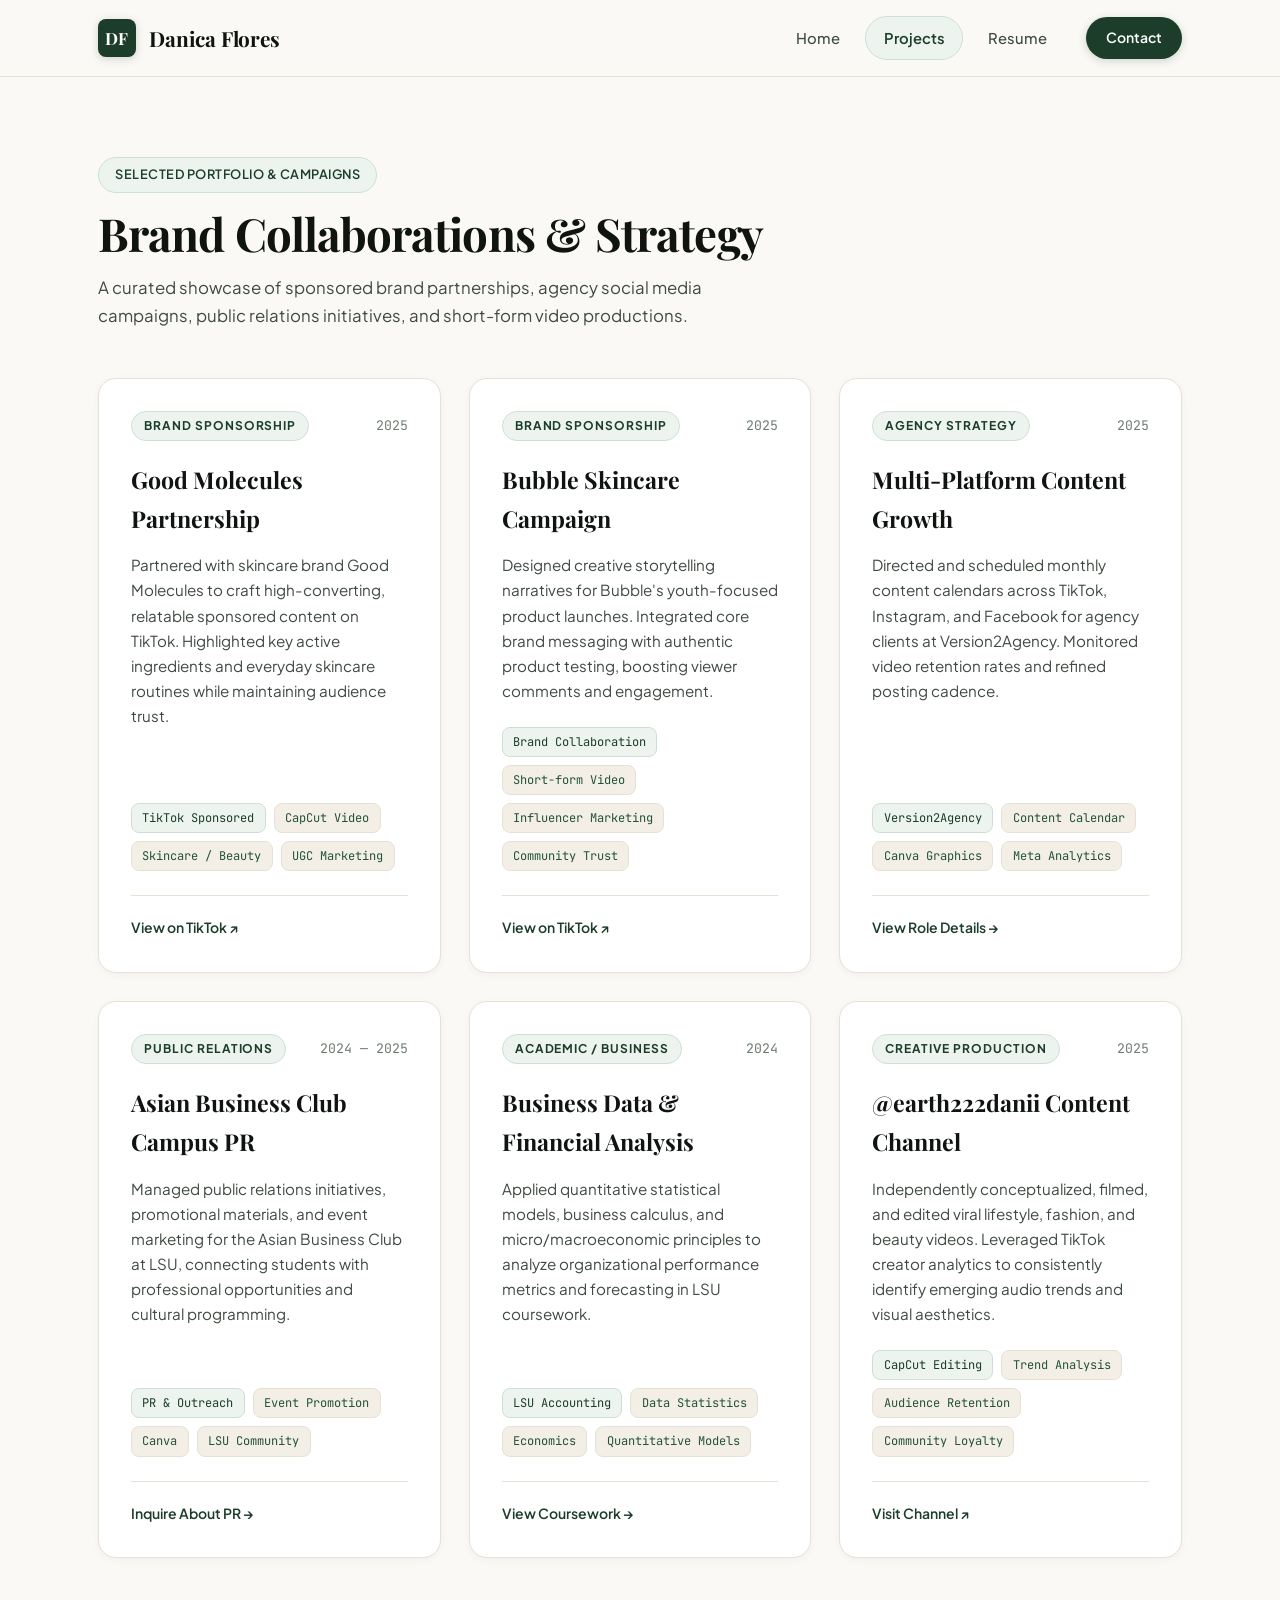
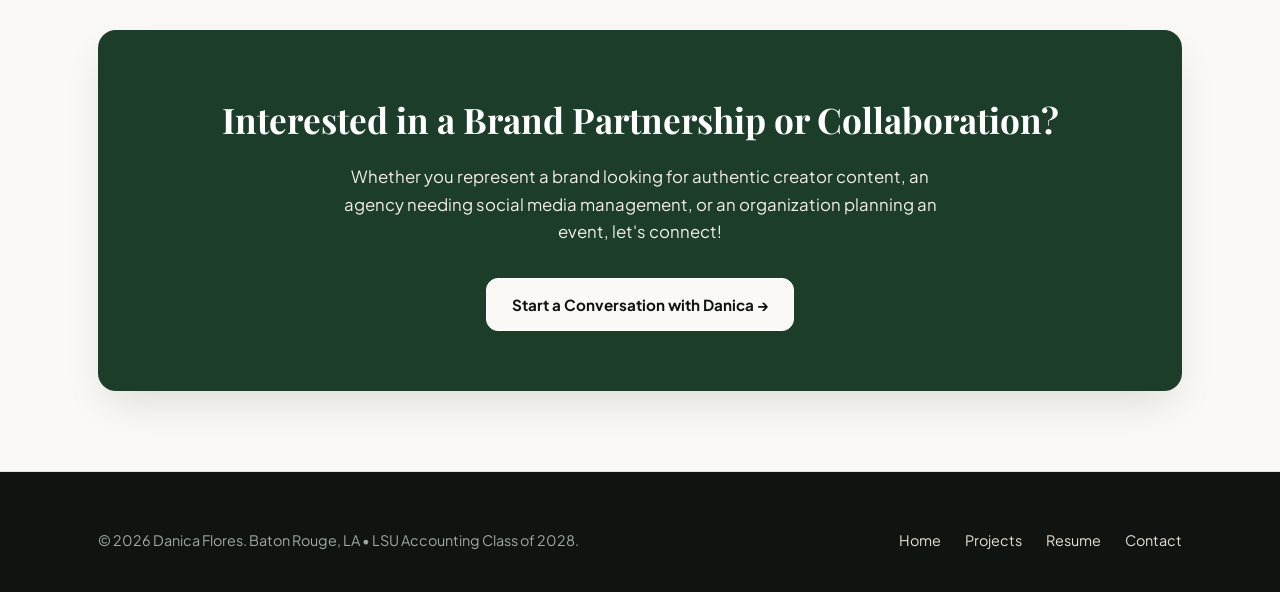
==== commit 77dfb182: "Update design system to professional light cream and white palette with forest green and black typog" ====
--- a/project.html
+++ b/project.html
@@ -187,7 +187,7 @@
     </section>
   </main>
 
-  <!-- Footer -->
+  <!-- Executive Footer -->
   <footer class="site-footer" id="footer">
     <div class="container footer-content">
       <p class="footer-text">&copy; 2026 Danica Flores. Baton Rouge, LA &bull; LSU Accounting Class of 2028.</p>
--- a/styles.css
+++ b/styles.css
@@ -1,6 +1,6 @@
 /* ==========================================================================
    Danica Flores - Personal Portfolio Stylesheet
-   Modern, Editorial, Glassmorphic Design System
+   Modern, Professional, Editorial Design System
    Palette: Forest Green, Obsidian Black, Pure White & Warm Cream/Neutral
    ========================================================================== */
 
@@ -8,65 +8,58 @@
 
 /* --- CSS Variables & Design Tokens --- */
 :root {
-  /* Dark / Obsidian Base */
-  --bg-black: #090d0a;
-  --bg-surface: #0f1511;
-  --bg-surface-elevated: #151e18;
-  --card-bg: rgba(16, 23, 18, 0.78);
+  /* Neutral Canvas & Surfaces */
+  --bg-page: #fbf9f5;
+  --bg-section-alt: #f4efe6;
+  --bg-card: #ffffff;
   
   /* Forest & Emerald Green Spectrum */
-  --green-deep: #0e2015;
-  --green-forest: #1b3d29;
-  --green-emerald: #245237;
+  --green-primary: #1b3d29;
+  --green-hover: #122a1c;
+  --green-forest: #235237;
   --green-sage: #3e7353;
-  --green-mint: #62b080;
-  --green-light: #8ecaa3;
-  --green-glow: rgba(98, 176, 128, 0.22);
-  --green-subtle: rgba(36, 82, 55, 0.2);
-  
-  /* Cream & Warm Neutral Spectrum */
-  --cream-100: #faf7f0;
-  --cream-200: #f3ede2;
-  --cream-300: #e5dccf;
-  --cream-400: #cfc4b3;
-  --cream-card: rgba(243, 237, 226, 0.05);
-  --cream-border: rgba(243, 237, 226, 0.12);
-  --cream-border-subtle: rgba(243, 237, 226, 0.07);
-  
-  /* Text & White Hierarchy */
+  --green-accent: #2d5a3f;
+  --green-badge: #edf4ef;
+  --green-badge-border: #cbe0d3;
+  --green-subtle: #e8f2ec;
+  
+  /* Pure Black & Charcoal Typography */
+  --text-black: #0f1411;
+  --text-primary: #1a221d;
+  --text-secondary: #3e4a42;
+  --text-muted: #6f7c73;
   --text-white: #ffffff;
-  --text-cream: #f4efe6;
-  --text-secondary: #b5c2b7;
-  --text-muted: #79887c;
-  
-  /* Borders & Shadows */
-  --card-border: rgba(243, 237, 226, 0.09);
-  --card-border-hover: rgba(98, 176, 128, 0.45);
-  
-  --shadow-sm: 0 4px 12px rgba(0, 0, 0, 0.35);
-  --shadow-md: 0 10px 28px -6px rgba(0, 0, 0, 0.55);
-  --shadow-lg: 0 20px 48px -10px rgba(0, 0, 0, 0.7);
-  --shadow-glow: 0 0 30px rgba(98, 176, 128, 0.22);
-  --shadow-cream: 0 4px 20px rgba(243, 237, 226, 0.12);
-  
-  /* Gradients */
-  --gradient-forest: linear-gradient(135deg, #1b3d29 0%, #245237 50%, #3e7353 100%);
-  --gradient-text: linear-gradient(135deg, #ffffff 20%, #f3ede2 60%, #8ecaa3 100%);
-  --gradient-text-gold: linear-gradient(135deg, #ffffff 40%, #e5dccf 100%);
-  --gradient-glow: radial-gradient(circle at 50% -10%, rgba(27, 61, 41, 0.5) 0%, rgba(9, 13, 10, 0.8) 60%, #090d0a 100%);
-  --gradient-card-elevated: linear-gradient(145deg, rgba(21, 30, 24, 0.85) 0%, rgba(13, 19, 15, 0.9) 100%);
+  
+  /* Warm Cream & Oat Neutrals */
+  --cream-100: #fbf9f5;
+  --cream-200: #f3efe6;
+  --cream-300: #e7e0d3;
+  --cream-400: #d5cbbe;
+  
+  /* Borders & Dividers */
+  --border-light: #e7e1d5;
+  --border-subtle: #f0ebd0;
+  --border-green: #cbe0d3;
+  --card-border: #e7e1d5;
+  --card-border-hover: #1b3d29;
+  
+  /* Shadows */
+  --shadow-sm: 0 2px 8px rgba(15, 20, 17, 0.04);
+  --shadow-md: 0 8px 24px -4px rgba(15, 20, 17, 0.07);
+  --shadow-lg: 0 18px 42px -8px rgba(15, 20, 17, 0.12);
+  --shadow-card-hover: 0 12px 30px -4px rgba(27, 61, 41, 0.12);
   
   /* Radii */
   --radius-sm: 8px;
-  --radius-md: 14px;
-  --radius-lg: 22px;
+  --radius-md: 12px;
+  --radius-lg: 18px;
   --radius-full: 9999px;
   
   /* Fonts */
   --font-serif: 'Playfair Display', Georgia, serif;
   --font-main: 'Plus Jakarta Sans', -apple-system, BlinkMacSystemFont, 'Segoe UI', Roboto, sans-serif;
   --font-mono: 'JetBrains Mono', monospace;
-  --transition: all 0.28s cubic-bezier(0.16, 1, 0.3, 1);
+  --transition: all 0.25s cubic-bezier(0.16, 1, 0.3, 1);
 }
 
 /* --- Base & Reset --- */
@@ -79,16 +72,13 @@
 html {
   scroll-behavior: smooth;
   font-size: 16px;
-  color-scheme: dark;
 }
 
 body {
   font-family: var(--font-main);
-  background-color: var(--bg-black);
-  color: var(--text-cream);
+  background-color: var(--bg-page);
+  color: var(--text-primary);
   line-height: 1.68;
-  background-image: var(--gradient-glow);
-  background-attachment: fixed;
   min-height: 100vh;
   display: flex;
   flex-direction: column;
@@ -124,10 +114,10 @@
   position: sticky;
   top: 0;
   z-index: 100;
-  background: rgba(9, 13, 10, 0.88);
-  backdrop-filter: blur(18px);
-  -webkit-backdrop-filter: blur(18px);
-  border-bottom: 1px solid var(--cream-border-subtle);
+  background: rgba(251, 249, 245, 0.94);
+  backdrop-filter: blur(14px);
+  -webkit-backdrop-filter: blur(14px);
+  border-bottom: 1px solid var(--border-light);
   transition: var(--transition);
 }
 
@@ -154,22 +144,19 @@
   width: 2.35rem;
   height: 2.35rem;
   border-radius: var(--radius-sm);
-  background: var(--gradient-forest);
-  border: 1px solid rgba(142, 202, 163, 0.35);
-  color: var(--cream-100);
+  background: var(--green-primary);
+  color: #ffffff;
   font-family: var(--font-serif);
   font-weight: 700;
   font-size: 1.05rem;
-  box-shadow: 0 2px 10px rgba(27, 61, 41, 0.4);
+  box-shadow: 0 2px 8px rgba(27, 61, 41, 0.2);
 }
 
 .brand-text {
   font-family: var(--font-serif);
   font-size: 1.3rem;
   letter-spacing: -0.01em;
-  background: linear-gradient(135deg, #ffffff 40%, #e5dccf 100%);
-  -webkit-background-clip: text;
-  -webkit-text-fill-color: transparent;
+  color: var(--text-black);
 }
 
 .nav-links {
@@ -179,7 +166,7 @@
 }
 
 .nav-link {
-  padding: 0.55rem 1.05rem;
+  padding: 0.55rem 1.1rem;
   border-radius: var(--radius-full);
   font-weight: 500;
   font-size: 0.925rem;
@@ -189,14 +176,15 @@
 }
 
 .nav-link:hover {
-  color: var(--cream-100);
-  background: rgba(243, 237, 226, 0.05);
+  color: var(--text-black);
+  background: rgba(27, 61, 41, 0.05);
 }
 
 .nav-link.active {
-  color: var(--cream-100);
-  background: var(--green-subtle);
-  border-color: rgba(98, 176, 128, 0.35);
+  color: var(--green-primary);
+  background: var(--green-badge);
+  border-color: var(--green-badge-border);
+  font-weight: 600;
 }
 
 .nav-cta {
@@ -206,17 +194,17 @@
   font-size: 0.875rem;
   font-weight: 600;
   border-radius: var(--radius-full);
-  background: var(--cream-100);
-  color: var(--bg-black);
+  background: var(--green-primary);
+  color: #ffffff;
   margin-left: 0.85rem;
-  box-shadow: var(--shadow-cream);
   transition: var(--transition);
+  box-shadow: 0 2px 8px rgba(27, 61, 41, 0.2);
 }
 
 .nav-cta:hover {
-  background: #ffffff;
+  background: var(--green-hover);
   transform: translateY(-1px);
-  box-shadow: 0 6px 20px rgba(243, 237, 226, 0.25);
+  box-shadow: 0 4px 12px rgba(27, 61, 41, 0.3);
 }
 
 /* --- Buttons & UI Elements --- */
@@ -225,7 +213,7 @@
   align-items: center;
   justify-content: center;
   gap: 0.55rem;
-  padding: 0.8rem 1.5rem;
+  padding: 0.8rem 1.55rem;
   font-size: 0.95rem;
   font-weight: 600;
   border-radius: var(--radius-md);
@@ -237,59 +225,60 @@
 
 /* Forest Green Primary Button */
 .btn-primary {
-  background: var(--gradient-forest);
-  color: var(--cream-100);
-  border: 1px solid rgba(142, 202, 163, 0.35);
-  box-shadow: 0 4px 16px rgba(27, 61, 41, 0.4);
+  background: var(--green-primary);
+  color: #ffffff;
+  border: 1px solid var(--green-primary);
+  box-shadow: 0 4px 14px rgba(27, 61, 41, 0.2);
 }
 
 .btn-primary:hover {
-  background: linear-gradient(135deg, #245237 0%, #3e7353 100%);
+  background: var(--green-hover);
+  border-color: var(--green-hover);
   transform: translateY(-2px);
-  border-color: var(--green-mint);
-  box-shadow: var(--shadow-glow);
+  box-shadow: 0 6px 20px rgba(27, 61, 41, 0.3);
   color: #ffffff;
 }
 
-/* Cream Luxury Secondary Button */
+/* Cream Neutral Secondary Button */
 .btn-cream {
   background: var(--cream-200);
-  color: var(--bg-black);
+  color: var(--text-black);
   border: 1px solid var(--cream-300);
-  box-shadow: 0 4px 14px rgba(0, 0, 0, 0.2);
 }
 
 .btn-cream:hover {
   background: #ffffff;
+  border-color: var(--border-light);
   transform: translateY(-2px);
-  box-shadow: 0 8px 24px rgba(243, 237, 226, 0.25);
-}
-
-/* Muted Dark Secondary Button */
+  box-shadow: var(--shadow-md);
+}
+
+/* Secondary Button */
 .btn-secondary {
-  background: var(--bg-surface-elevated);
-  color: var(--cream-200);
-  border: 1px solid var(--cream-border);
+  background: #ffffff;
+  color: var(--text-black);
+  border: 1px solid var(--border-light);
+  box-shadow: var(--shadow-sm);
 }
 
 .btn-secondary:hover {
-  background: rgba(243, 237, 226, 0.08);
-  border-color: rgba(243, 237, 226, 0.25);
-  color: #ffffff;
+  background: var(--cream-200);
+  border-color: var(--cream-300);
   transform: translateY(-2px);
 }
 
 /* Outline Button */
 .btn-outline {
   background: transparent;
-  color: var(--cream-200);
-  border: 1px solid var(--cream-border);
+  color: var(--green-primary);
+  border: 1px solid var(--green-primary);
 }
 
 .btn-outline:hover {
-  border-color: var(--green-light);
-  background: var(--green-subtle);
-  color: #ffffff;
+  background: var(--green-badge);
+  border-color: var(--green-primary);
+  color: var(--green-hover);
+  transform: translateY(-2px);
 }
 
 /* Pill Badges */
@@ -301,9 +290,9 @@
   border-radius: var(--radius-full);
   font-size: 0.8rem;
   font-weight: 600;
-  background: rgba(27, 61, 41, 0.4);
-  border: 1px solid rgba(98, 176, 128, 0.35);
-  color: var(--green-light);
+  background: var(--green-badge);
+  border: 1px solid var(--green-badge-border);
+  color: var(--green-primary);
   letter-spacing: 0.04em;
   text-transform: uppercase;
 }
@@ -312,8 +301,7 @@
   width: 7px;
   height: 7px;
   border-radius: 50%;
-  background-color: var(--green-mint);
-  box-shadow: 0 0 10px var(--green-mint);
+  background-color: var(--green-accent);
 }
 
 /* --- Section Formatting --- */
@@ -321,6 +309,12 @@
   padding: 5rem 0;
 }
 
+.section-alt {
+  background-color: var(--bg-section-alt);
+  border-top: 1px solid var(--border-light);
+  border-bottom: 1px solid var(--border-light);
+}
+
 .section-header {
   margin-bottom: 3rem;
 }
@@ -330,16 +324,16 @@
   font-weight: 700;
   text-transform: uppercase;
   letter-spacing: 0.1em;
-  color: var(--green-light);
+  color: var(--green-forest);
   margin-bottom: 0.6rem;
 }
 
 .section-title {
   font-family: var(--font-serif);
-  font-size: clamp(2rem, 3.5vw, 2.75rem);
+  font-size: clamp(2.1rem, 3.8vw, 2.85rem);
   font-weight: 700;
   letter-spacing: -0.02em;
-  color: var(--cream-100);
+  color: var(--text-black);
   line-height: 1.25;
 }
 
@@ -353,7 +347,7 @@
 
 /* --- Hero Section --- */
 .hero {
-  padding: 6rem 0 4rem;
+  padding: 6.5rem 0 4rem;
   display: flex;
   flex-direction: column;
 }
@@ -366,22 +360,20 @@
   font-family: var(--font-serif);
   font-size: clamp(2.6rem, 5.5vw, 4.25rem);
   font-weight: 700;
-  line-height: 1.15;
+  line-height: 1.18;
   letter-spacing: -0.025em;
   margin: 1.5rem 0 1.25rem;
-  color: var(--cream-100);
+  color: var(--text-black);
 }
 
 .hero-title em {
   font-style: italic;
   font-weight: 400;
-  color: var(--cream-300);
+  color: var(--green-primary);
 }
 
 .gradient-text {
-  background: linear-gradient(135deg, #ffffff 20%, #f3ede2 50%, #8ecaa3 100%);
-  -webkit-background-clip: text;
-  -webkit-text-fill-color: transparent;
+  color: var(--green-primary);
 }
 
 .hero-subtitle {
@@ -393,9 +385,10 @@
 }
 
 .hero-subtitle a {
-  color: var(--green-light);
+  color: var(--green-primary);
   text-decoration: underline;
   text-underline-offset: 3px;
+  font-weight: 600;
 }
 
 .hero-actions {
@@ -406,27 +399,23 @@
 
 /* --- Stats Bar Banner --- */
 .stats-card {
-  background: var(--gradient-card-elevated);
-  border: 1px solid var(--cream-border);
+  background: #ffffff;
+  border: 1px solid var(--border-light);
   border-radius: var(--radius-lg);
-  padding: 2rem;
-  box-shadow: var(--shadow-md);
+  padding: 2.25rem 2rem;
+  box-shadow: var(--shadow-sm);
 }
 
 .stat-number {
   font-family: var(--font-serif);
-  font-size: 2.2rem;
-  font-weight: 700;
-  color: var(--cream-100);
+  font-size: 2.35rem;
+  font-weight: 700;
+  color: var(--green-primary);
   line-height: 1.1;
 }
 
-.stat-number.green {
-  color: var(--green-light);
-}
-
-.stat-number.cream {
-  color: var(--cream-200);
+.stat-number.dark {
+  color: var(--text-black);
 }
 
 .stat-label {
@@ -435,7 +424,7 @@
   text-transform: uppercase;
   letter-spacing: 0.08em;
   font-weight: 600;
-  margin-top: 0.35rem;
+  margin-top: 0.4rem;
 }
 
 /* --- Cards & Grid System --- */
@@ -453,7 +442,7 @@
 }
 
 .card {
-  background: var(--card-bg);
+  background: var(--bg-card);
   border: 1px solid var(--card-border);
   border-radius: var(--radius-lg);
   padding: 2rem;
@@ -464,9 +453,9 @@
 }
 
 .card:hover {
-  border-color: var(--card-border-hover);
+  border-color: var(--border-green);
   transform: translateY(-4px);
-  box-shadow: var(--shadow-md), 0 0 24px rgba(98, 176, 128, 0.12);
+  box-shadow: var(--shadow-card-hover);
 }
 
 /* Feature/Highlight Card */
@@ -494,25 +483,25 @@
   font-weight: 700;
   text-transform: uppercase;
   letter-spacing: 0.08em;
-  color: var(--green-light);
-  background: rgba(36, 82, 55, 0.35);
-  border: 1px solid rgba(98, 176, 128, 0.25);
+  color: var(--green-primary);
+  background: var(--green-badge);
+  border: 1px solid var(--green-badge-border);
   padding: 0.25rem 0.75rem;
   border-radius: var(--radius-full);
 }
 
 .project-year {
   font-family: var(--font-mono);
-  font-size: 0.8rem;
+  font-size: 0.825rem;
   color: var(--text-muted);
 }
 
 .project-title {
   font-family: var(--font-serif);
-  font-size: 1.4rem;
+  font-size: 1.45rem;
   font-weight: 700;
   margin-bottom: 0.85rem;
-  color: var(--cream-100);
+  color: var(--text-black);
 }
 
 .project-desc {
@@ -534,16 +523,16 @@
   font-family: var(--font-mono);
   font-size: 0.75rem;
   padding: 0.25rem 0.65rem;
-  background: rgba(21, 30, 24, 0.75);
+  background: var(--cream-200);
   border-radius: var(--radius-sm);
-  color: var(--text-secondary);
-  border: 1px solid rgba(243, 237, 226, 0.08);
+  color: var(--green-forest);
+  border: 1px solid var(--border-light);
 }
 
 .tag.accent-tag {
-  background: rgba(36, 82, 55, 0.25);
-  color: var(--green-light);
-  border-color: rgba(98, 176, 128, 0.25);
+  background: var(--green-badge);
+  color: var(--green-primary);
+  border-color: var(--green-badge-border);
 }
 
 .project-links {
@@ -551,56 +540,69 @@
   align-items: center;
   gap: 1.25rem;
   padding-top: 1.25rem;
-  border-top: 1px solid var(--cream-border-subtle);
+  border-top: 1px solid var(--border-light);
 }
 
 .project-link-item {
   font-size: 0.875rem;
   font-weight: 600;
-  color: var(--green-light);
+  color: var(--green-primary);
   display: inline-flex;
   align-items: center;
   gap: 0.35rem;
 }
 
 .project-link-item:hover {
-  color: var(--cream-100);
+  color: var(--green-hover);
   text-decoration: underline;
   text-underline-offset: 3px;
 }
 
-/* --- Callout Card (Cream / Forest Contrast) --- */
+/* --- Callout Card (High-End Forest Green Anchor) --- */
 .callout-card {
-  background: linear-gradient(145deg, #131d16 0%, #0c140f 100%);
-  border: 1px solid rgba(98, 176, 128, 0.35);
+  background: var(--green-primary);
   border-radius: var(--radius-lg);
-  padding: 3.5rem 2.5rem;
+  padding: 3.75rem 2.5rem;
   text-align: center;
-  box-shadow: var(--shadow-lg), 0 0 35px rgba(27, 61, 41, 0.35);
+  box-shadow: var(--shadow-lg);
   position: relative;
+  color: #ffffff;
 }
 
 .callout-title {
   font-family: var(--font-serif);
-  font-size: 2.1rem;
-  font-weight: 700;
-  color: var(--cream-100);
+  font-size: 2.2rem;
+  font-weight: 700;
+  color: #ffffff;
   margin-bottom: 0.85rem;
 }
 
 .callout-desc {
-  color: var(--text-secondary);
+  color: var(--cream-200);
   max-width: 620px;
   margin: 0 auto 2rem;
   font-size: 1.05rem;
   line-height: 1.65;
 }
 
+.callout-card .btn-cream {
+  background: var(--cream-100);
+  color: var(--text-black);
+  border: 1px solid #ffffff;
+  font-weight: 700;
+}
+
+.callout-card .btn-cream:hover {
+  background: #ffffff;
+  transform: translateY(-2px);
+  box-shadow: 0 8px 24px rgba(0, 0, 0, 0.2);
+}
+
 /* --- Resume & Timeline Styles (resume.html) --- */
 .timeline-section {
   position: relative;
   padding-left: 2.25rem;
-  border-left: 2px solid rgba(98, 176, 128, 0.3);
+  border-left: 2px solid var(--border-green);
   display: flex;
   flex-direction: column;
   gap: 2.5rem;
@@ -618,9 +620,9 @@
   width: 14px;
   height: 14px;
   border-radius: 50%;
-  background: var(--bg-black);
-  border: 3px solid var(--green-mint);
-  box-shadow: 0 0 12px rgba(98, 176, 128, 0.7);
+  background: #ffffff;
+  border: 3px solid var(--green-primary);
+  box-shadow: 0 0 0 3px var(--green-badge);
 }
 
 .timeline-header {
@@ -636,23 +638,24 @@
   font-family: var(--font-serif);
   font-size: 1.25rem;
   font-weight: 700;
-  color: var(--cream-100);
+  color: var(--text-black);
 }
 
 .timeline-period {
   font-family: var(--font-mono);
   font-size: 0.825rem;
-  color: var(--green-light);
-  background: rgba(36, 82, 55, 0.25);
-  border: 1px solid rgba(98, 176, 128, 0.2);
+  color: var(--green-primary);
+  background: var(--green-badge);
+  border: 1px solid var(--green-badge-border);
   padding: 0.2rem 0.6rem;
   border-radius: var(--radius-sm);
+  font-weight: 600;
 }
 
 .timeline-company {
   font-size: 0.95rem;
   font-weight: 600;
-  color: var(--cream-300);
+  color: var(--text-secondary);
   margin-bottom: 0.85rem;
 }
 
@@ -668,7 +671,7 @@
 }
 
 .timeline-bullets strong {
-  color: var(--cream-100);
+  color: var(--text-black);
 }
 
 .skills-grid {
@@ -678,32 +681,35 @@
 }
 
 .skill-category {
-  background: var(--card-bg);
-  border: 1px solid var(--card-border);
+  background: #ffffff;
+  border: 1px solid var(--border-light);
   border-radius: var(--radius-md);
   padding: 1.5rem;
+  box-shadow: var(--shadow-sm);
   transition: var(--transition);
 }
 
 .skill-category:hover {
-  border-color: rgba(98, 176, 128, 0.3);
+  border-color: var(--border-green);
+  box-shadow: var(--shadow-md);
 }
 
 .skill-category h4 {
   font-family: var(--font-serif);
   font-size: 1.05rem;
   font-weight: 700;
-  color: var(--cream-100);
+  color: var(--text-black);
   margin-bottom: 0.85rem;
-  border-bottom: 1px solid var(--cream-border-subtle);
+  border-bottom: 1px solid var(--border-light);
   padding-bottom: 0.6rem;
 }
 
-/* --- Footer --- */
+/* --- Executive Footer --- */
 .site-footer {
   margin-top: auto;
-  border-top: 1px solid var(--cream-border-subtle);
-  background: #080c09;
+  border-top: 1px solid var(--border-light);
+  background: #0f1411;
+  color: #ffffff;
   padding: 3.5rem 0 2.5rem;
 }
 
@@ -716,7 +722,7 @@
 }
 
 .footer-text {
-  color: var(--text-muted);
+  color: #9ea9a2;
   font-size: 0.9rem;
 }
 
@@ -726,13 +732,13 @@
 }
 
 .footer-links a {
-  color: var(--text-secondary);
+  color: var(--cream-300);
   font-size: 0.9rem;
   transition: var(--transition);
 }
 
 .footer-links a:hover {
-  color: var(--cream-100);
+  color: #ffffff;
 }
 
 /* --- Responsive Adjustments --- */
@@ -771,7 +777,6 @@
   body {
     background: #ffffff !important;
     color: #1a1a1a !important;
-    background-image: none !important;
   }
   .card, .skill-category, .stats-card {
     border: 1px solid #dcdcdc !important;
@@ -780,25 +785,21 @@
     box-shadow: none !important;
   }
   .timeline-section {
-    border-left: 2px solid #245237 !important;
+    border-left: 2px solid #1b3d29 !important;
   }
   .timeline-dot {
-    background: #245237 !important;
-    border-color: #245237 !important;
+    background: #1b3d29 !important;
+    border-color: #1b3d29 !important;
   }
   .timeline-period, .tag {
     background: #f4f4f4 !important;
-    color: #245237 !important;
+    color: #1b3d29 !important;
     border: 1px solid #ddd !important;
   }
   .timeline-role, .section-title, h1, h2, h3, h4 {
-    color: #090d0a !important;
+    color: #0f1411 !important;
   }
   .section {
     padding: 1rem 0 !important;
   }
-  a {
-    color: #1a1a1a !important;
-    text-decoration: none !important;
-  }
-}
+}
